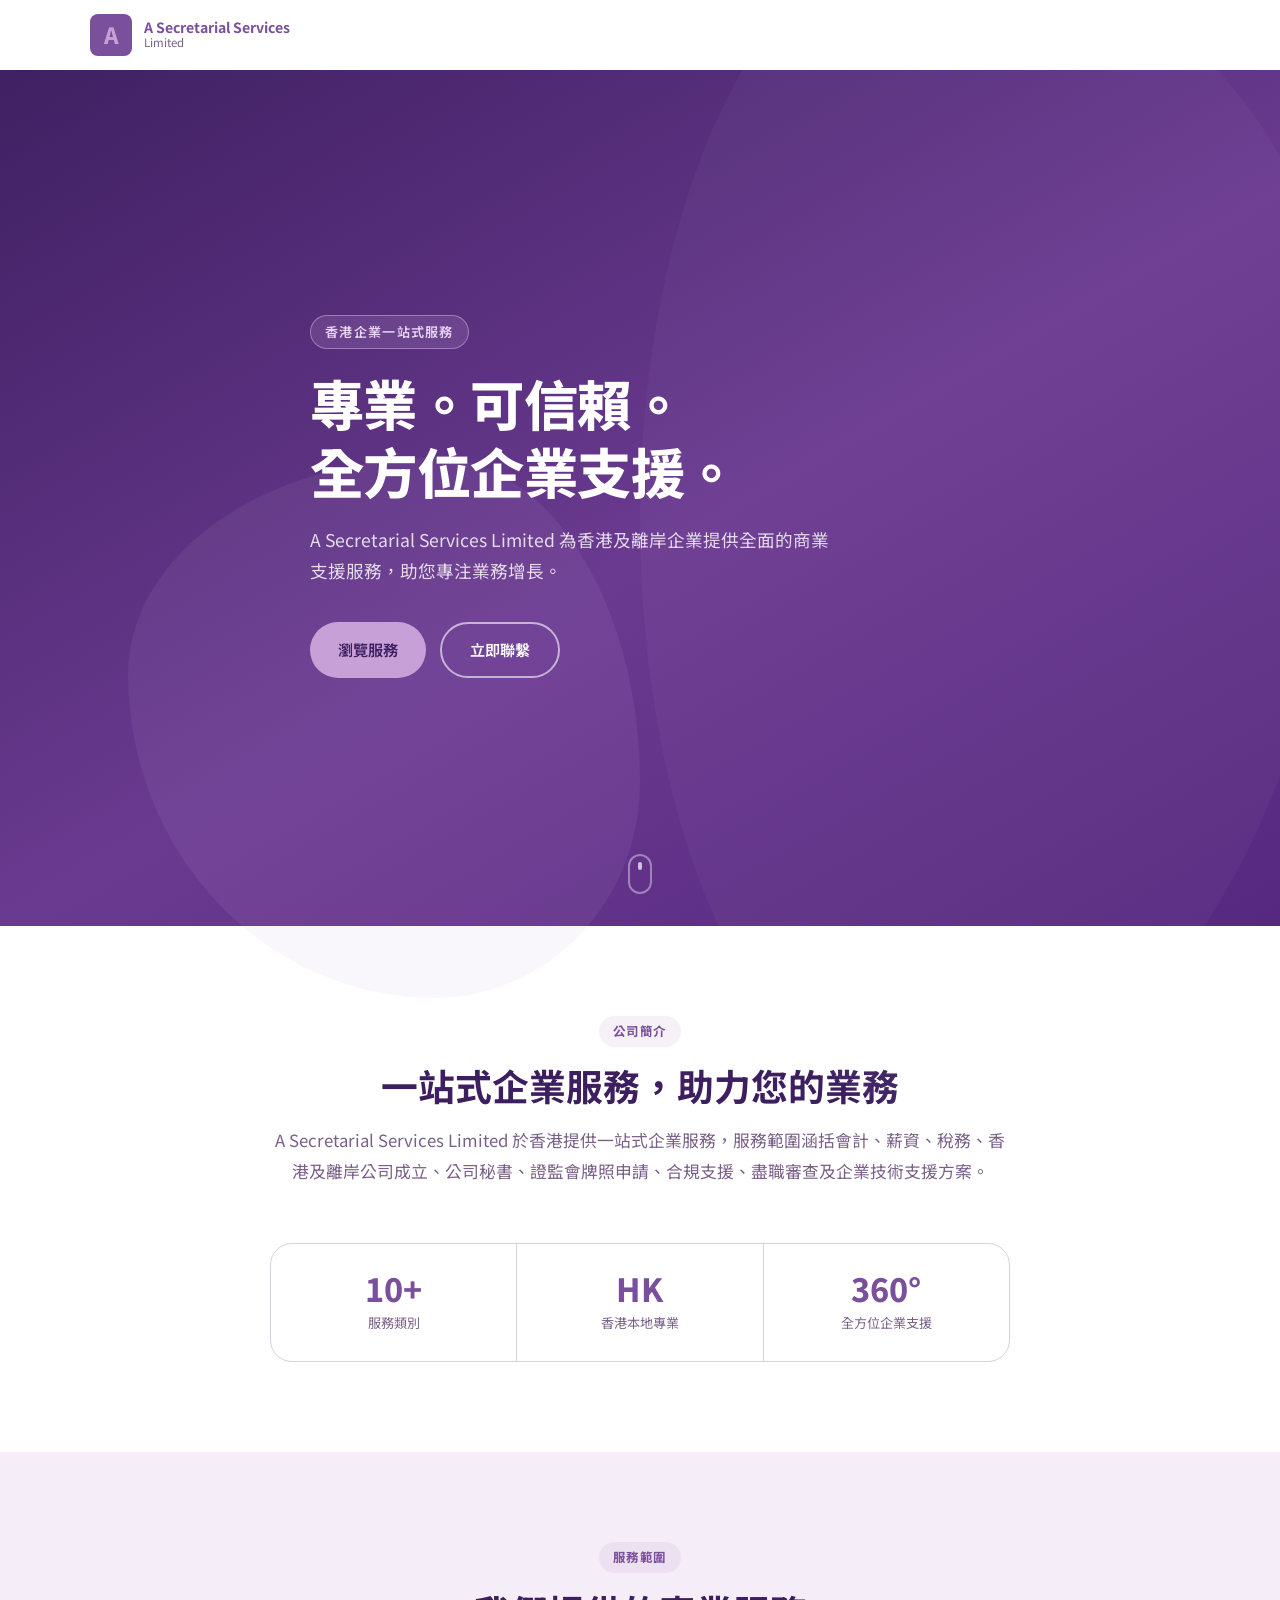
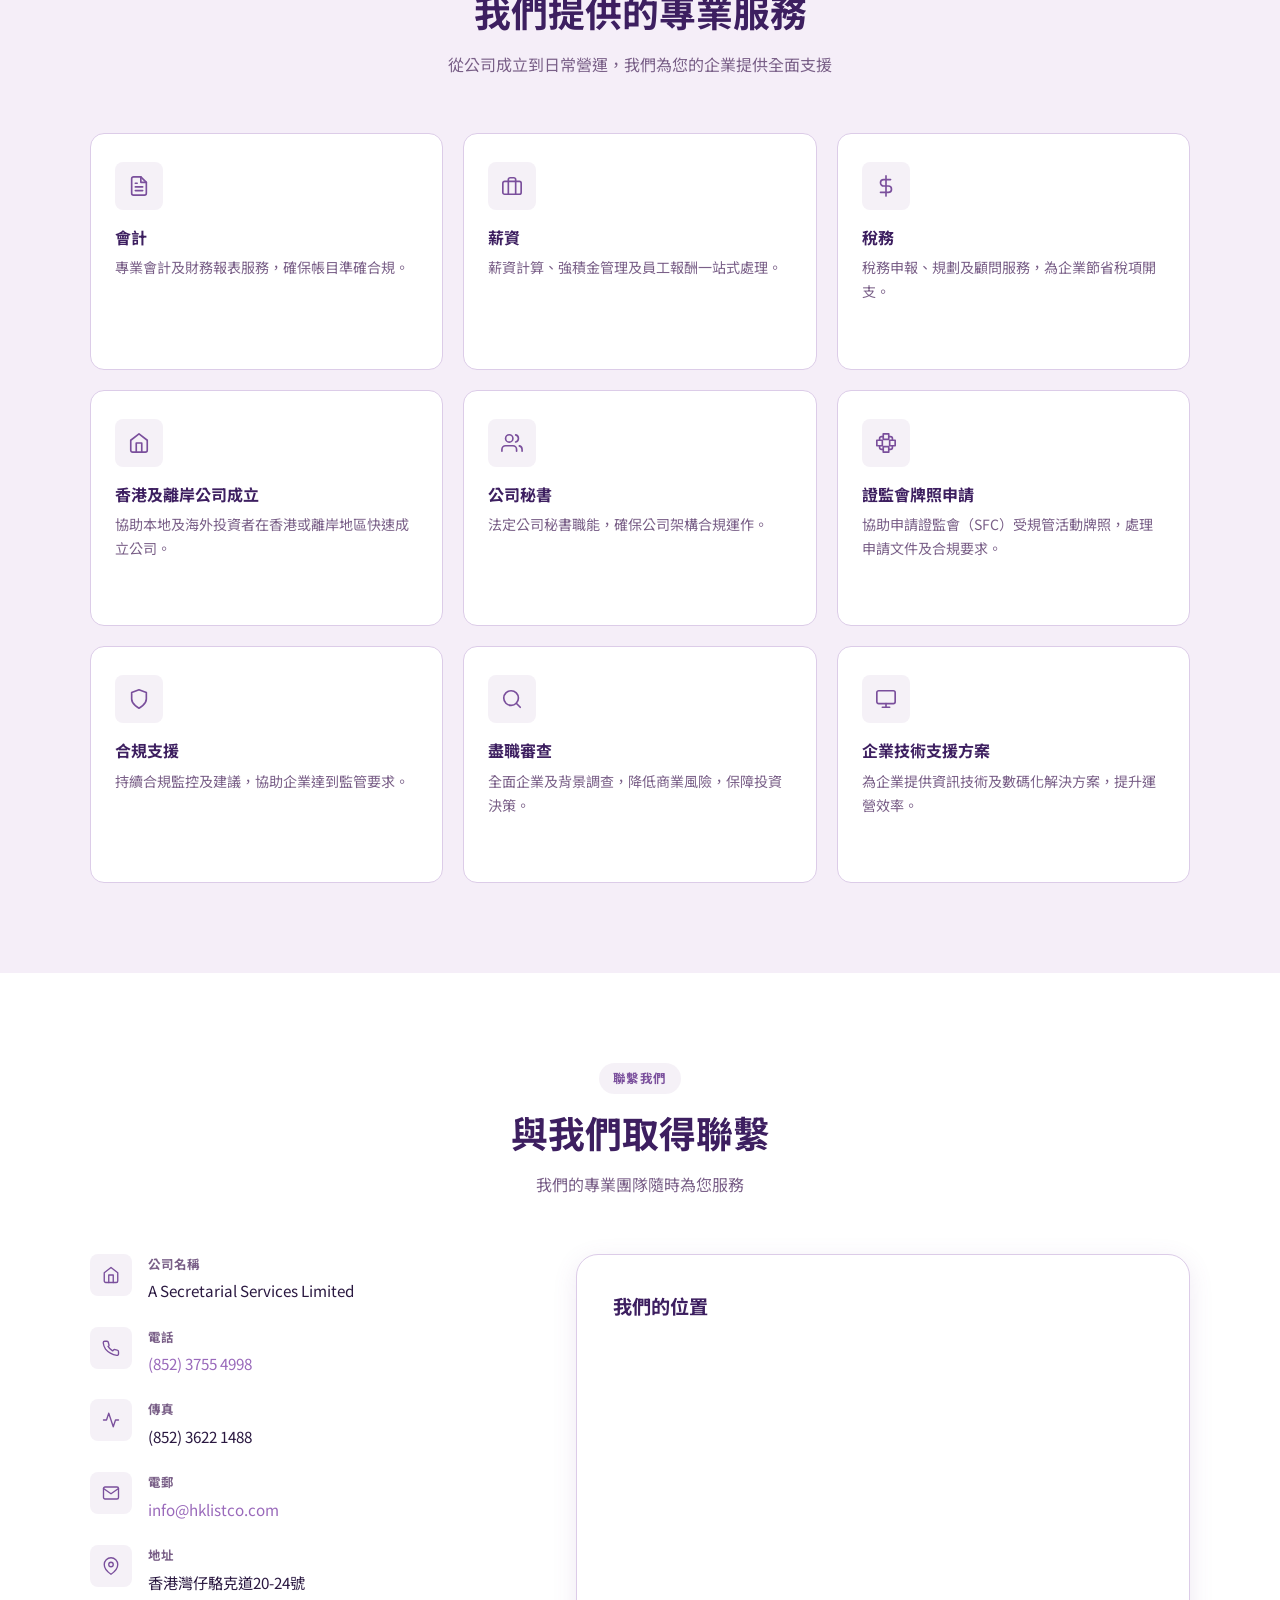
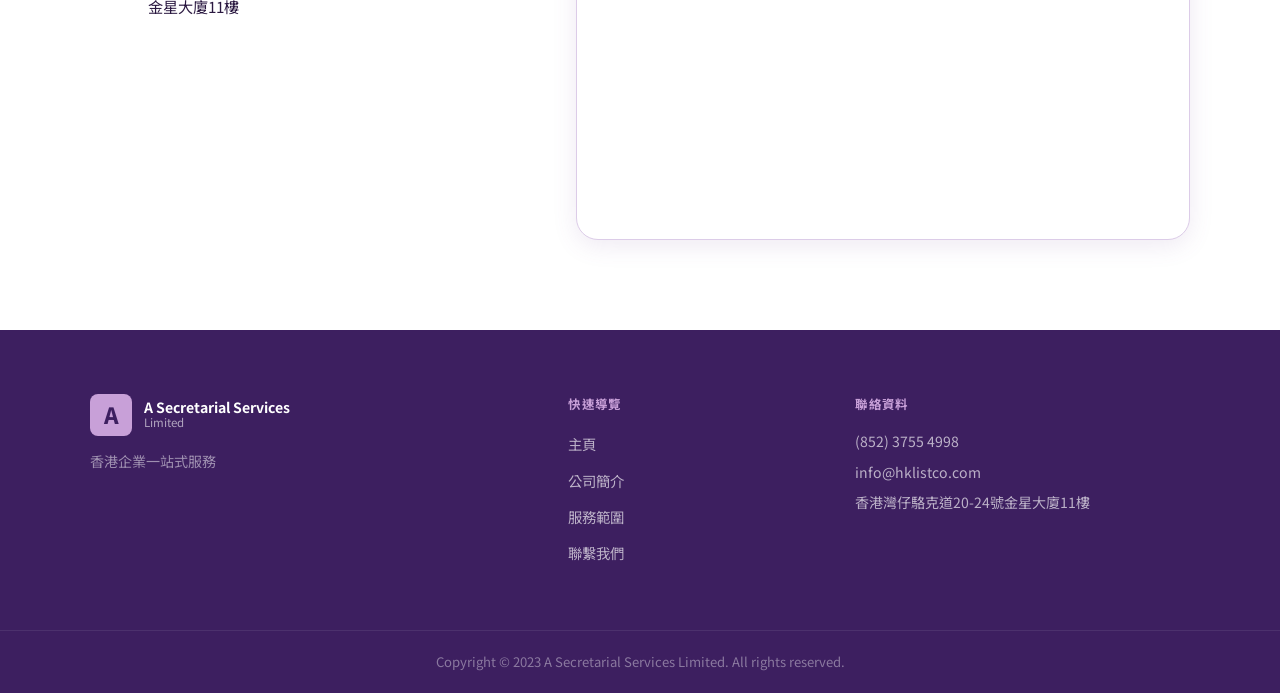
==== docs/asec/design1/index.html @ 3f50b7a3 "Update project structure for GitHub Pages" ====
<!DOCTYPE html>
<html lang="zh-Hant">
<head>
  <meta charset="UTF-8" />
  <meta name="viewport" content="width=device-width, initial-scale=1.0" />
  <title>A Secretarial Services Limited | 企業一站式服務</title>
  <link rel="preconnect" href="https://fonts.googleapis.com" />
  <link rel="preconnect" href="https://fonts.gstatic.com" crossorigin />
  <link href="https://fonts.googleapis.com/css2?family=Noto+Sans+TC:wght@300;400;500;600;700&display=swap" rel="stylesheet" />
  <link rel="stylesheet" href="style.css" />
</head>
<body>

  <!-- HEADER -->
  <header class="header" id="header">
    <div class="container header__inner">
      <a href="#home" class="logo">
        <span class="logo__letter">A</span>
        <div class="logo__text">
          <span class="logo__name">A Secretarial Services</span>
          <span class="logo__sub">Limited</span>
        </div>
      </a>

      <button class="nav-toggle" id="navToggle" aria-label="開啟選單" aria-expanded="false">
        <span></span>
        <span></span>
        <span></span>
      </button>
    </div>
  </header>

  <!-- NAV (sibling of header — avoids stacking-context overlap on mobile) -->
  <nav class="nav" id="nav">
    <ul class="nav__list">
      <li><a class="nav__link" href="#home">主頁</a></li>
      <li><a class="nav__link" href="#about">公司簡介</a></li>
      <li><a class="nav__link" href="#services">服務範圍</a></li>
      <li><a class="nav__link nav__link--cta" href="#contact">聯繫我們</a></li>
    </ul>
  </nav>

  <!-- HERO -->
  <section class="hero" id="home">
    <div class="hero__bg"></div>
    <div class="container hero__content">
      <p class="hero__eyebrow">香港企業一站式服務</p>
      <h1 class="hero__title">
        專業。可信賴。<br />全方位企業支援。
      </h1>
      <p class="hero__desc">
        A Secretarial Services Limited 為香港及離岸企業提供全面的商業支援服務，助您專注業務增長。
      </p>
      <div class="hero__actions">
        <a href="#services" class="btn btn--primary">瀏覽服務</a>
        <a href="#contact" class="btn btn--outline">立即聯繫</a>
      </div>
    </div>
    <div class="hero__scroll-indicator" aria-hidden="true">
      <div class="hero__scroll-dot"></div>
    </div>
  </section>

  <!-- ABOUT -->
  <section class="about section" id="about">
    <div class="container about__inner">
      <div class="about__badge">公司簡介</div>
      <h2 class="section__title">一站式企業服務，助力您的業務</h2>
      <p class="about__text">
        A Secretarial Services Limited 於香港提供一站式企業服務，服務範圍涵括會計、薪資、稅務、香港及離岸公司成立、公司秘書、證監會牌照申請、合規支援、盡職審查及企業技術支援方案。
      </p>
      <div class="about__stats">
        <div class="stat">
          <span class="stat__num">10+</span>
          <span class="stat__label">服務類別</span>
        </div>
        <div class="stat">
          <span class="stat__num">HK</span>
          <span class="stat__label">香港本地專業</span>
        </div>
        <div class="stat">
          <span class="stat__num">360°</span>
          <span class="stat__label">全方位企業支援</span>
        </div>
      </div>
    </div>
  </section>

  <!-- SERVICES -->
  <section class="services section" id="services">
    <div class="container">
      <div class="section__header">
        <div class="about__badge">服務範圍</div>
        <h2 class="section__title">我們提供的專業服務</h2>
        <p class="section__desc">從公司成立到日常營運，我們為您的企業提供全面支援</p>
      </div>
      <div class="services__grid">

        <a class="service-card" href="services.html#accounting">
          <div class="service-card__icon">
            <svg viewBox="0 0 24 24" fill="none" stroke="currentColor" stroke-width="1.8" stroke-linecap="round" stroke-linejoin="round"><path d="M14 2H6a2 2 0 0 0-2 2v16a2 2 0 0 0 2 2h12a2 2 0 0 0 2-2V8z"/><polyline points="14 2 14 8 20 8"/><line x1="16" y1="13" x2="8" y2="13"/><line x1="16" y1="17" x2="8" y2="17"/><polyline points="10 9 9 9 8 9"/></svg>
          </div>
          <h3 class="service-card__title">會計</h3>
          <p class="service-card__desc">專業會計及財務報表服務，確保帳目準確合規。</p>
          <span class="service-card__link">了解更多 →</span>
        </a>

        <a class="service-card" href="services.html#payroll">
          <div class="service-card__icon">
            <svg viewBox="0 0 24 24" fill="none" stroke="currentColor" stroke-width="1.8" stroke-linecap="round" stroke-linejoin="round"><rect x="2" y="7" width="20" height="14" rx="2" ry="2"/><path d="M16 21V5a2 2 0 0 0-2-2h-4a2 2 0 0 0-2 2v16"/></svg>
          </div>
          <h3 class="service-card__title">薪資</h3>
          <p class="service-card__desc">薪資計算、強積金管理及員工報酬一站式處理。</p>
          <span class="service-card__link">了解更多 →</span>
        </a>

        <a class="service-card" href="services.html#taxation">
          <div class="service-card__icon">
            <svg viewBox="0 0 24 24" fill="none" stroke="currentColor" stroke-width="1.8" stroke-linecap="round" stroke-linejoin="round"><line x1="12" y1="1" x2="12" y2="23"/><path d="M17 5H9.5a3.5 3.5 0 0 0 0 7h5a3.5 3.5 0 0 1 0 7H6"/></svg>
          </div>
          <h3 class="service-card__title">稅務</h3>
          <p class="service-card__desc">稅務申報、規劃及顧問服務，為企業節省稅項開支。</p>
          <span class="service-card__link">了解更多 →</span>
        </a>

        <a class="service-card" href="services.html#hk-incorporation">
          <div class="service-card__icon">
            <svg viewBox="0 0 24 24" fill="none" stroke="currentColor" stroke-width="1.8" stroke-linecap="round" stroke-linejoin="round"><path d="M3 9l9-7 9 7v11a2 2 0 0 1-2 2H5a2 2 0 0 1-2-2z"/><polyline points="9 22 9 12 15 12 15 22"/></svg>
          </div>
          <h3 class="service-card__title">香港及離岸公司成立</h3>
          <p class="service-card__desc">協助本地及海外投資者在香港或離岸地區快速成立公司。</p>
          <span class="service-card__link">了解更多 →</span>
        </a>

        <a class="service-card" href="services.html#company-secretary">
          <div class="service-card__icon">
            <svg viewBox="0 0 24 24" fill="none" stroke="currentColor" stroke-width="1.8" stroke-linecap="round" stroke-linejoin="round"><path d="M17 21v-2a4 4 0 0 0-4-4H5a4 4 0 0 0-4 4v2"/><circle cx="9" cy="7" r="4"/><path d="M23 21v-2a4 4 0 0 0-3-3.87"/><path d="M16 3.13a4 4 0 0 1 0 7.75"/></svg>
          </div>
          <h3 class="service-card__title">公司秘書</h3>
          <p class="service-card__desc">法定公司秘書職能，確保公司架構合規運作。</p>
          <span class="service-card__link">了解更多 →</span>
        </a>

        <a class="service-card" href="services.html#sfc-licensing">
          <div class="service-card__icon">
            <svg viewBox="0 0 24 24" fill="none" stroke="currentColor" stroke-width="1.8" stroke-linecap="round" stroke-linejoin="round"><rect x="9" y="2" width="6" height="6"/><rect x="9" y="16" width="6" height="6"/><rect x="2" y="9" width="6" height="6"/><rect x="16" y="9" width="6" height="6"/><path d="M15 5h2a2 2 0 0 1 2 2v2M15 19h2a2 2 0 0 0 2-2v-2M9 5H7a2 2 0 0 0-2 2v2M9 19H7a2 2 0 0 1-2-2v-2"/></svg>
          </div>
          <h3 class="service-card__title">證監會牌照申請</h3>
          <p class="service-card__desc">協助申請證監會（SFC）受規管活動牌照，處理申請文件及合規要求。</p>
          <span class="service-card__link">了解更多 →</span>
        </a>

        <a class="service-card" href="services.html#compliance">
          <div class="service-card__icon">
            <svg viewBox="0 0 24 24" fill="none" stroke="currentColor" stroke-width="1.8" stroke-linecap="round" stroke-linejoin="round"><path d="M12 22s8-4 8-10V5l-8-3-8 3v7c0 6 8 10 8 10z"/></svg>
          </div>
          <h3 class="service-card__title">合規支援</h3>
          <p class="service-card__desc">持續合規監控及建議，協助企業達到監管要求。</p>
          <span class="service-card__link">了解更多 →</span>
        </a>

        <a class="service-card" href="services.html#due-diligence">
          <div class="service-card__icon">
            <svg viewBox="0 0 24 24" fill="none" stroke="currentColor" stroke-width="1.8" stroke-linecap="round" stroke-linejoin="round"><circle cx="11" cy="11" r="8"/><line x1="21" y1="21" x2="16.65" y2="16.65"/></svg>
          </div>
          <h3 class="service-card__title">盡職審查</h3>
          <p class="service-card__desc">全面企業及背景調查，降低商業風險，保障投資決策。</p>
          <span class="service-card__link">了解更多 →</span>
        </a>

        <a class="service-card" href="services.html#it-solutions">
          <div class="service-card__icon">
            <svg viewBox="0 0 24 24" fill="none" stroke="currentColor" stroke-width="1.8" stroke-linecap="round" stroke-linejoin="round"><rect x="2" y="3" width="20" height="14" rx="2" ry="2"/><line x1="8" y1="21" x2="16" y2="21"/><line x1="12" y1="17" x2="12" y2="21"/></svg>
          </div>
          <h3 class="service-card__title">企業技術支援方案</h3>
          <p class="service-card__desc">為企業提供資訊技術及數碼化解決方案，提升運營效率。</p>
          <span class="service-card__link">了解更多 →</span>
        </a>

      </div>
    </div>
  </section>

  <!-- CONTACT -->
  <section class="contact section" id="contact">
    <div class="container contact__inner">
      <div class="section__header">
        <div class="about__badge">聯繫我們</div>
        <h2 class="section__title">與我們取得聯繫</h2>
        <p class="section__desc">我們的專業團隊隨時為您服務</p>
      </div>
      <div class="contact__grid">
        <div class="contact__info">
          <div class="contact-item">
            <div class="contact-item__icon">
              <svg viewBox="0 0 24 24" fill="none" stroke="currentColor" stroke-width="1.8" stroke-linecap="round" stroke-linejoin="round"><path d="M3 9l9-7 9 7v11a2 2 0 0 1-2 2H5a2 2 0 0 1-2-2z"/><polyline points="9 22 9 12 15 12 15 22"/></svg>
            </div>
            <div>
              <h4>公司名稱</h4>
              <p>A Secretarial Services Limited</p>
            </div>
          </div>
          <div class="contact-item">
            <div class="contact-item__icon">
              <svg viewBox="0 0 24 24" fill="none" stroke="currentColor" stroke-width="1.8" stroke-linecap="round" stroke-linejoin="round"><path d="M22 16.92v3a2 2 0 0 1-2.18 2 19.79 19.79 0 0 1-8.63-3.07A19.5 19.5 0 0 1 4.69 13.6a19.79 19.79 0 0 1-3.07-8.67A2 2 0 0 1 3.56 3h3a2 2 0 0 1 2 1.72 12.84 12.84 0 0 0 .7 2.81 2 2 0 0 1-.45 2.11L8.09 9.91a16 16 0 0 0 6 6l1.27-1.27a2 2 0 0 1 2.11-.45 12.84 12.84 0 0 0 2.81.7A2 2 0 0 1 22 16.92z"/></svg>
            </div>
            <div>
              <h4>電話</h4>
              <p><a href="tel:+85237554998">(852) 3755 4998</a></p>
            </div>
          </div>
          <div class="contact-item">
            <div class="contact-item__icon">
              <svg viewBox="0 0 24 24" fill="none" stroke="currentColor" stroke-width="1.8" stroke-linecap="round" stroke-linejoin="round"><polyline points="22 12 18 12 15 21 9 3 6 12 2 12"/></svg>
            </div>
            <div>
              <h4>傳真</h4>
              <p>(852) 3622 1488</p>
            </div>
          </div>
          <div class="contact-item">
            <div class="contact-item__icon">
              <svg viewBox="0 0 24 24" fill="none" stroke="currentColor" stroke-width="1.8" stroke-linecap="round" stroke-linejoin="round"><path d="M4 4h16c1.1 0 2 .9 2 2v12c0 1.1-.9 2-2 2H4c-1.1 0-2-.9-2-2V6c0-1.1.9-2 2-2z"/><polyline points="22,6 12,13 2,6"/></svg>
            </div>
            <div>
              <h4>電郵</h4>
              <p><a href="mailto:info@hklistco.com">info@hklistco.com</a></p>
            </div>
          </div>
          <div class="contact-item">
            <div class="contact-item__icon">
              <svg viewBox="0 0 24 24" fill="none" stroke="currentColor" stroke-width="1.8" stroke-linecap="round" stroke-linejoin="round"><path d="M21 10c0 7-9 13-9 13s-9-6-9-13a9 9 0 0 1 18 0z"/><circle cx="12" cy="10" r="3"/></svg>
            </div>
            <div>
              <h4>地址</h4>
              <p>香港灣仔駱克道20-24號<br />金星大廈11樓</p>
            </div>
          </div>
        </div>

        <div class="contact__form-card">
          <h3>我們的位置</h3>
          <iframe src="https://www.google.com/maps/embed?pb=!1m18!1m12!1m3!1d3691.203815816662!2d114.17365!3d22.28107!2m3!1f0!2f0!3f0!3m2!1i1024!2i768!4f13.1!3m3!1m2!1s0x3404007c7c7c7c7d%3A0x1234567890abc!2s20-24%20Lockhart%20Road%2C%20Wan%20Chai%2C%20Hong%20Kong!5e0!3m2!1sen!2shk!4v1715970000000" width="100%" height="450" style="border:0; border-radius: 8px;" allowfullscreen="" loading="lazy" referrerpolicy="no-referrer-when-downgrade"></iframe>
        </div>
      </div>
    </div>
  </section>

  <!-- FOOTER -->
  <footer class="footer">
    <div class="container footer__inner">
      <div class="footer__brand">
        <a href="#home" class="logo logo--light">
          <span class="logo__letter">A</span>
          <div class="logo__text">
            <span class="logo__name">A Secretarial Services</span>
            <span class="logo__sub">Limited</span>
          </div>
        </a>
        <p>香港企業一站式服務</p>
      </div>
      <nav class="footer__nav">
        <h4>快速導覽</h4>
        <ul>
          <li><a href="#home">主頁</a></li>
          <li><a href="#about">公司簡介</a></li>
          <li><a href="#services">服務範圍</a></li>
          <li><a href="#contact">聯繫我們</a></li>
        </ul>
      </nav>
      <div class="footer__contact">
        <h4>聯絡資料</h4>
        <p><a href="tel:+85237554998">(852) 3755 4998</a></p>
        <p><a href="mailto:info@hklistco.com">info@hklistco.com</a></p>
        <p>香港灣仔駱克道20-24號金星大廈11樓</p>
      </div>
    </div>
    <div class="footer__bottom">
      <div class="container">
        <p>Copyright &copy; 2023 A Secretarial Services Limited. All rights reserved.</p>
      </div>
    </div>
  </footer>

  <script src="script.js"></script>
</body>
</html>
---- docs/asec/design1/style.css ----
/* ============================================
   CSS Custom Properties
   ============================================ */
:root {
  /* ── Original ASEC colour palette (lavender / purple) ── */
  --clr-primary: #7a4f9c;          /* medium purple – nav, buttons, icons   */
  --clr-primary-light: #9a6abb;    /* lighter purple – hover states          */
  --clr-primary-dark: #3d1f60;     /* dark purple – headings, logo           */
  --clr-accent: #c8a0d8;           /* soft mauve – accent elements           */
  --clr-accent-light: #e8d4f4;     /* pale lavender – accent hover           */
  --clr-bg: #f5eef8;               /* page background – pale lavender        */
  --clr-surface: #ffffff;          /* card / panel surfaces                  */
  --clr-surface-2: #ece0f4;        /* alternate surface                      */
  --clr-text: #2a1840;             /* body text – near-black with purple tint*/
  --clr-text-muted: #7a6088;       /* muted label / secondary text           */
  --clr-border: #dccce8;           /* light purple border                    */
  --clr-hero-overlay: rgba(61, 31, 96, 0.82);

  --font: 'Noto Sans TC', 'PingFang HK', 'Microsoft JhengHei', sans-serif;

  --radius-sm: 8px;
  --radius-md: 14px;
  --radius-lg: 22px;
  --radius-pill: 9999px;

  --shadow-sm: 0 2px 8px rgba(122, 79, 156, 0.08);
  --shadow-md: 0 6px 24px rgba(122, 79, 156, 0.12);
  --shadow-lg: 0 16px 48px rgba(122, 79, 156, 0.16);

  --header-h: 70px;
  --transition: 0.25s ease;
}

/* ============================================
   Reset & Base
   ============================================ */
*, *::before, *::after { box-sizing: border-box; margin: 0; padding: 0; }

html {
  scroll-behavior: smooth;
  font-size: 16px;
  -webkit-text-size-adjust: 100%;
}

body {
  font-family: var(--font);
  color: var(--clr-text);
  background: var(--clr-bg);
  line-height: 1.65;
  overflow-x: hidden;
}

img { display: block; max-width: 100%; }
a { color: inherit; text-decoration: none; }
ul { list-style: none; }
button { cursor: pointer; border: none; background: none; font-family: var(--font); }

.container {
  width: 100%;
  max-width: 1140px;
  margin-inline: auto;
  padding-inline: 20px;
}

.section { padding-block: 90px; }

/* ============================================
   Buttons
   ============================================ */
.btn {
  display: inline-flex;
  align-items: center;
  justify-content: center;
  gap: 8px;
  padding: 13px 28px;
  border-radius: var(--radius-pill);
  font-size: 0.95rem;
  font-weight: 600;
  transition: all var(--transition);
  white-space: nowrap;
}

.btn--primary {
  background: var(--clr-accent);
  color: var(--clr-primary-dark);
}
.btn--primary:hover {
  background: var(--clr-accent-light);
  transform: translateY(-2px);
  box-shadow: 0 8px 24px rgba(200, 160, 216, 0.40);
}

.btn--outline {
  background: transparent;
  color: #fff;
  border: 2px solid rgba(255,255,255,0.6);
}
.btn--outline:hover {
  background: rgba(255,255,255,0.12);
  border-color: #fff;
  transform: translateY(-2px);
}

.btn--white {
  background: #fff;
  color: var(--clr-primary);
  font-weight: 700;
}
.btn--white:hover {
  background: var(--clr-accent);
  color: var(--clr-primary-dark);
  transform: translateY(-2px);
  box-shadow: 0 8px 24px rgba(200, 160, 216, 0.35);
}

.btn--full { width: 100%; }

/* ============================================
   Section Headers
   ============================================ */
.about__badge {
  display: inline-block;
  background: rgba(122, 79, 156, 0.08);
  color: var(--clr-primary);
  font-size: 0.78rem;
  font-weight: 700;
  letter-spacing: 0.12em;
  text-transform: uppercase;
  padding: 5px 14px;
  border-radius: var(--radius-pill);
  margin-bottom: 14px;
}

.section__header { text-align: center; margin-bottom: 56px; }
.section__header .about__badge { display: inline-block; }

.section__title {
  font-size: clamp(1.6rem, 3vw, 2.3rem);
  font-weight: 700;
  color: var(--clr-primary-dark);
  line-height: 1.35;
  margin-bottom: 14px;
}

.section__desc {
  font-size: 1rem;
  color: var(--clr-text-muted);
  max-width: 520px;
  margin-inline: auto;
}

/* ============================================
   Header
   ============================================ */
.header {
  position: fixed;
  top: 0;
  left: 0;
  right: 0;
  z-index: 1000;
  height: var(--header-h);
  background: #fff;
  border-bottom: 1px solid transparent;
  transition: border-color var(--transition), box-shadow var(--transition);
}

.header.scrolled {
  border-bottom-color: var(--clr-border);
  box-shadow: var(--shadow-sm);
}

.header__inner {
  height: 100%;
  display: flex;
  align-items: center;
  justify-content: space-between;
  gap: 24px;
}

/* Logo */
.logo {
  display: flex;
  align-items: center;
  gap: 12px;
  flex-shrink: 0;
}

.logo__letter {
  width: 42px;
  height: 42px;
  background: var(--clr-primary);
  color: var(--clr-accent);
  display: grid;
  place-items: center;
  font-size: 1.4rem;
  font-weight: 800;
  border-radius: var(--radius-sm);
  flex-shrink: 0;
}

.logo__text {
  display: flex;
  flex-direction: column;
  line-height: 1.2;
}

.logo__name {
  font-size: 0.88rem;
  font-weight: 700;
  color: var(--clr-primary);
}

.logo__sub {
  font-size: 0.72rem;
  color: var(--clr-text-muted);
}

/* logo--light overrides for footer (dark background) */
.logo--light .logo__name { color: #fff; }
.logo--light .logo__sub  { color: rgba(255, 255, 255, 0.6); }
.logo--light .logo__letter {
  background: var(--clr-accent);
  color: var(--clr-primary-dark);
}

/* Nav */
.nav__list {
  display: flex;
  align-items: center;
  gap: 6px;
}

.nav__link {
  padding: 8px 14px;
  border-radius: var(--radius-pill);
  font-size: 0.92rem;
  font-weight: 500;
  color: var(--clr-text);
  transition: all var(--transition);
}

.nav__link:hover {
  background: var(--clr-surface-2);
  color: var(--clr-primary);
}

.nav__link--cta {
  background: var(--clr-primary);
  color: #fff !important;
  padding: 9px 20px;
  font-weight: 600;
}

.nav__link--cta:hover {
  background: var(--clr-primary-light);
  transform: translateY(-1px);
  box-shadow: 0 4px 14px rgba(122, 79, 156, 0.30);
}

/* Hamburger */
.nav-toggle {
  display: none;
  flex-direction: column;
  gap: 5px;
  padding: 8px;
  border-radius: var(--radius-sm);
  transition: background var(--transition);
}

.nav-toggle:hover { background: var(--clr-surface-2); }

.nav-toggle span {
  display: block;
  width: 22px;
  height: 2px;
  background: var(--clr-primary);
  border-radius: 2px;
  transition: all 0.3s ease;
  transform-origin: center;
}

.nav-toggle[aria-expanded="true"] span:nth-child(1) {
  transform: translateY(7px) rotate(45deg);
}
.nav-toggle[aria-expanded="true"] span:nth-child(2) {
  opacity: 0;
  transform: scaleX(0);
}
.nav-toggle[aria-expanded="true"] span:nth-child(3) {
  transform: translateY(-7px) rotate(-45deg);
}

/* ============================================
   Hero
   ============================================ */
.hero {
  position: relative;
  min-height: 100svh;
  display: flex;
  align-items: center;
  padding-block: 120px 80px;
  background: linear-gradient(150deg, var(--clr-primary-dark) 0%, #6a3a90 55%, #572880 100%);
}

/* decorative geometric shape */
.hero::before {
  content: '';
  position: absolute;
  top: -10%;
  right: -5%;
  width: 55%;
  height: 130%;
  background: rgba(255, 255, 255, 0.03);
  border-radius: 40% 60% 60% 40% / 50% 40% 60% 50%;
  pointer-events: none;
}

.hero::after {
  content: '';
  position: absolute;
  bottom: -8%;
  left: 10%;
  width: 40%;
  height: 60%;
  background: rgba(200, 160, 216, 0.09);
  border-radius: 60% 40% 40% 60% / 40% 60% 40% 60%;
  pointer-events: none;
}

.hero__bg { display: none; }

.hero__content {
  position: relative;
  z-index: 1;
  max-width: 700px;
}

.hero__eyebrow {
  display: inline-block;
  background: rgba(200, 160, 216, 0.18);
  border: 1px solid rgba(200, 160, 216, 0.6);
  color: var(--clr-accent-light);
  font-size: 0.82rem;
  font-weight: 600;
  letter-spacing: 0.1em;
  text-transform: uppercase;
  padding: 5px 14px;
  border-radius: var(--radius-pill);
  margin-bottom: 20px;
}

.hero__title {
  font-size: clamp(2rem, 5vw, 3.4rem);
  font-weight: 800;
  color: #fff;
  line-height: 1.25;
  margin-bottom: 20px;
  letter-spacing: -0.01em;
}

.hero__desc {
  font-size: clamp(0.95rem, 1.5vw, 1.1rem);
  color: rgba(255,255,255,0.82);
  max-width: 520px;
  margin-bottom: 36px;
  line-height: 1.75;
}

.hero__actions {
  display: flex;
  flex-wrap: wrap;
  gap: 14px;
}

.hero__scroll-indicator {
  position: absolute;
  bottom: 32px;
  left: 50%;
  transform: translateX(-50%);
  z-index: 1;
}

.hero__scroll-dot {
  width: 24px;
  height: 40px;
  border: 2px solid rgba(255,255,255,0.4);
  border-radius: var(--radius-pill);
  position: relative;
}

.hero__scroll-dot::after {
  content: '';
  position: absolute;
  top: 6px;
  left: 50%;
  transform: translateX(-50%);
  width: 4px;
  height: 8px;
  background: rgba(255,255,255,0.7);
  border-radius: var(--radius-pill);
  animation: scrollBounce 1.8s ease-in-out infinite;
}

@keyframes scrollBounce {
  0%, 100% { transform: translateX(-50%) translateY(0); opacity: 1; }
  50% { transform: translateX(-50%) translateY(10px); opacity: 0.3; }
}

/* ============================================
   About
   ============================================ */
.about { background: var(--clr-surface); }

.about__inner {
  max-width: 780px;
  margin-inline: auto;
  text-align: center;
}

.about__text {
  font-size: 1.05rem;
  color: var(--clr-text-muted);
  line-height: 1.85;
  margin-bottom: 56px;
}

.about__stats {
  display: flex;
  justify-content: center;
  gap: 0;
  border: 1px solid var(--clr-border);
  border-radius: var(--radius-lg);
  overflow: hidden;
}

.stat {
  flex: 1;
  padding: 28px 20px;
  text-align: center;
  border-right: 1px solid var(--clr-border);
}
.stat:last-child { border-right: none; }

.stat__num {
  display: block;
  font-size: 2rem;
  font-weight: 800;
  color: var(--clr-primary);
  line-height: 1;
  margin-bottom: 8px;
}

.stat__label {
  display: block;
  font-size: 0.82rem;
  color: var(--clr-text-muted);
}

/* ============================================
   Services
   ============================================ */
.services { background: var(--clr-bg); }

.services__grid {
  display: grid;
  grid-template-columns: repeat(3, 1fr);
  gap: 20px;
}

.service-card {
  background: var(--clr-surface);
  border: 1px solid var(--clr-border);
  border-radius: var(--radius-md);
  padding: 28px 24px;
  transition: all var(--transition);
  display: block;          /* support <a> tag */
  text-decoration: none;
  color: inherit;
}

.service-card:hover {
  border-color: var(--clr-primary-light);
  box-shadow: var(--shadow-md);
  transform: translateY(-4px);
}

.service-card__icon {
  width: 48px;
  height: 48px;
  background: rgba(122, 79, 156, 0.08);
  border-radius: var(--radius-sm);
  display: grid;
  place-items: center;
  margin-bottom: 16px;
  color: var(--clr-primary);
  transition: background var(--transition);
}

.service-card__icon svg {
  width: 22px;
  height: 22px;
}

.service-card:hover .service-card__icon {
  background: var(--clr-primary);
  color: var(--clr-accent);
}

.service-card__title {
  font-size: 1rem;
  font-weight: 700;
  color: var(--clr-primary-dark);
  margin-bottom: 8px;
  line-height: 1.4;
}

.service-card__desc {
  font-size: 0.88rem;
  color: var(--clr-text-muted);
  line-height: 1.7;
}

.service-card__link {
  display: inline-block;
  margin-top: 14px;
  font-size: 0.82rem;
  font-weight: 600;
  color: var(--clr-primary);
  opacity: 0;
  transform: translateX(-4px);
  transition: opacity var(--transition), transform var(--transition);
}

.service-card:hover .service-card__link {
  opacity: 1;
  transform: translateX(0);
}

/* ============================================
   CTA Banner
   ============================================ */
.cta-banner {
  background: linear-gradient(135deg, var(--clr-primary-dark) 0%, var(--clr-primary-light) 100%);
  padding-block: 64px;
}

.cta-banner__inner {
  display: flex;
  align-items: center;
  justify-content: space-between;
  gap: 32px;
}

.cta-banner__text h2 {
  font-size: clamp(1.4rem, 2.5vw, 2rem);
  font-weight: 700;
  color: #fff;
  margin-bottom: 8px;
}

.cta-banner__text p {
  font-size: 1rem;
  color: rgba(255,255,255,0.78);
}

/* ============================================
   Contact
   ============================================ */
.contact { background: var(--clr-surface); }

.contact__grid {
  display: grid;
  grid-template-columns: 1fr 1.4fr;
  gap: 48px;
  align-items: start;
}

.contact__info {
  display: flex;
  flex-direction: column;
  gap: 24px;
}

.contact-item {
  display: flex;
  gap: 16px;
  align-items: flex-start;
}

.contact-item__icon {
  width: 42px;
  height: 42px;
  background: rgba(122, 79, 156, 0.08);
  border-radius: var(--radius-sm);
  display: grid;
  place-items: center;
  color: var(--clr-primary);
  flex-shrink: 0;
}

.contact-item__icon svg {
  width: 18px;
  height: 18px;
}

.contact-item h4 {
  font-size: 0.78rem;
  font-weight: 700;
  color: var(--clr-text-muted);
  text-transform: uppercase;
  letter-spacing: 0.08em;
  margin-bottom: 4px;
}

.contact-item p {
  font-size: 0.95rem;
  color: var(--clr-text);
  line-height: 1.6;
}

.contact-item a {
  color: var(--clr-primary-light);
  transition: color var(--transition);
}
.contact-item a:hover { color: var(--clr-primary); }

/* Contact Form Card */
.contact__form-card {
  background: var(--clr-surface);
  border: 1px solid var(--clr-border);
  border-radius: var(--radius-lg);
  padding: 36px;
  box-shadow: var(--shadow-md);
}

.contact__form-card h3 {
  font-size: 1.2rem;
  font-weight: 700;
  color: var(--clr-primary-dark);
  margin-bottom: 24px;
}

.contact-form {
  display: flex;
  flex-direction: column;
  gap: 18px;
}

.form-group {
  display: flex;
  flex-direction: column;
  gap: 6px;
}

.form-group label {
  font-size: 0.85rem;
  font-weight: 600;
  color: var(--clr-text);
}

.form-group input,
.form-group select,
.form-group textarea {
  width: 100%;
  padding: 11px 14px;
  border: 1.5px solid var(--clr-border);
  border-radius: var(--radius-sm);
  font-family: var(--font);
  font-size: 0.92rem;
  color: var(--clr-text);
  background: var(--clr-bg);
  transition: border-color var(--transition), box-shadow var(--transition);
  appearance: none;
  -webkit-appearance: none;
  outline: none;
}

.form-group input:focus,
.form-group select:focus,
.form-group textarea:focus {
  border-color: var(--clr-primary-light);
  box-shadow: 0 0 0 3px rgba(122, 79, 156, 0.14);
  background: #fff;
}

.form-group textarea { resize: vertical; min-height: 110px; }

.form-group select {
  background-image: url("data:image/svg+xml,%3Csvg xmlns='http://www.w3.org/2000/svg' width='12' height='12' viewBox='0 0 12 12'%3E%3Cpath fill='%237a6088' d='M6 8L1 3h10z'/%3E%3C/svg%3E");
  background-repeat: no-repeat;
  background-position: right 12px center;
  padding-right: 36px;
}

.form-success {
  display: flex;
  flex-direction: column;
  align-items: center;
  gap: 12px;
  padding: 32px;
  text-align: center;
  color: var(--clr-primary);
}

.form-success svg {
  width: 48px;
  height: 48px;
  stroke: #22c55e;
}

.form-success p {
  font-size: 1rem;
  color: var(--clr-text-muted);
}

/* ============================================
   Footer
   ============================================ */
.footer {
  background: var(--clr-primary-dark);
  color: rgba(255,255,255,0.85);
}

.footer__inner {
  display: grid;
  grid-template-columns: 1.8fr 1fr 1.4fr;
  gap: 48px;
  padding-block: 64px;
}

.footer__brand p {
  font-size: 0.88rem;
  color: rgba(255,255,255,0.5);
  margin-top: 14px;
}

.footer__nav h4,
.footer__contact h4 {
  font-size: 0.78rem;
  font-weight: 700;
  text-transform: uppercase;
  letter-spacing: 0.1em;
  color: var(--clr-accent);
  margin-bottom: 16px;
}

.footer__nav ul {
  display: flex;
  flex-direction: column;
  gap: 10px;
}

.footer__nav a {
  font-size: 0.9rem;
  color: rgba(255,255,255,0.65);
  transition: color var(--transition);
}
.footer__nav a:hover { color: #fff; }

.footer__contact p {
  font-size: 0.88rem;
  color: rgba(255,255,255,0.65);
  margin-bottom: 8px;
  line-height: 1.6;
}

.footer__contact a {
  color: rgba(255,255,255,0.65);
  transition: color var(--transition);
}
.footer__contact a:hover { color: var(--clr-accent); }

.footer__bottom {
  border-top: 1px solid rgba(255,255,255,0.08);
  padding-block: 20px;
}

.footer__bottom p {
  font-size: 0.82rem;
  color: rgba(255,255,255,0.4);
  text-align: center;
}

/* ============================================
   Responsive — Tablet (≤ 900px)
   ============================================ */
@media (max-width: 900px) {
  .services__grid {
    grid-template-columns: repeat(2, 1fr);
  }

  .contact__grid {
    grid-template-columns: 1fr;
    gap: 40px;
  }

  .footer__inner {
    grid-template-columns: 1fr 1fr;
  }

  .footer__brand { grid-column: 1 / -1; }

  .cta-banner__inner {
    flex-direction: column;
    text-align: center;
  }
}

/* ============================================
   Responsive — Mobile (≤ 640px)
   ============================================ */
@media (max-width: 640px) {
  :root { --header-h: 62px; }

  .section { padding-block: 64px; }

  /* Nav mobile overlay — nav is a sibling of header, z-index below header */
  .nav-toggle { display: flex; }

  .nav {
    position: fixed;
    top: var(--header-h);
    left: 0;
    right: 0;
    background: #fff;
    border-top: 1px solid var(--clr-border);
    border-bottom: 1px solid var(--clr-border);
    padding: 12px 20px 20px;
    transform: translateY(-110%);
    transition: transform 0.35s cubic-bezier(0.4, 0, 0.2, 1);
    box-shadow: var(--shadow-md);
    z-index: 990;
  }

  .nav.open { transform: translateY(0); }

  .nav__list {
    flex-direction: column;
    align-items: stretch;
    gap: 4px;
  }

  .nav__link {
    display: block;
    padding: 13px 16px;
    border-radius: var(--radius-sm);
    color: var(--clr-text);
    font-size: 1rem;
  }

  .nav__link:hover {
    background: var(--clr-surface-2);
    color: var(--clr-primary);
  }

  .nav__link--cta {
    text-align: center;
    margin-top: 8px;
    background: var(--clr-primary);
    color: #fff !important;
  }

  .nav__link--cta:hover {
    background: var(--clr-primary-light);
  }

  /* Hero */
  .hero { min-height: 100svh; padding-block: 100px 72px; }
  .hero__actions { flex-direction: column; }
  .hero__actions .btn { text-align: center; }

  /* About stats */
  .about__stats { flex-direction: column; }
  .stat { border-right: none; border-bottom: 1px solid var(--clr-border); }
  .stat:last-child { border-bottom: none; }

  /* Services */
  .services__grid { grid-template-columns: 1fr; gap: 14px; }

  /* Contact form card */
  .contact__form-card { padding: 24px 20px; }

  /* Footer */
  .footer__inner {
    grid-template-columns: 1fr;
    gap: 32px;
    padding-block: 48px;
  }

  .footer__brand { grid-column: auto; }
}

/* ============================================
   Utilities
   ============================================ */
[hidden] { display: none !important; }

/* ============================================
   Nav active state (services page)
   ============================================ */
.nav__link--active {
  color: var(--clr-primary);
  font-weight: 600;
}

/* ============================================
   Page Banner (services.html)
   ============================================ */
.page-banner {
  background: linear-gradient(150deg, var(--clr-primary-dark) 0%, #6a3a90 55%, #572880 100%);
  padding-block: 64px 52px;
  margin-top: var(--header-h);
}

.page-banner__inner { position: relative; }

.breadcrumb {
  display: flex;
  align-items: center;
  gap: 8px;
  font-size: 0.82rem;
  color: rgba(255, 255, 255, 0.6);
  margin-bottom: 14px;
}

.breadcrumb a {
  color: rgba(255, 255, 255, 0.7);
  transition: color var(--transition);
}
.breadcrumb a:hover { color: #fff; }
.breadcrumb span[aria-hidden] { color: rgba(255,255,255,0.35); }

.page-banner__title {
  font-size: clamp(1.8rem, 4vw, 2.8rem);
  font-weight: 800;
  color: #fff;
  line-height: 1.25;
  margin-bottom: 10px;
}

.page-banner__desc {
  font-size: 1rem;
  color: rgba(255, 255, 255, 0.72);
}

/* ============================================
   Service Layout — two-column
   ============================================ */
.svc-layout {
  display: grid;
  grid-template-columns: 280px 1fr;
  gap: 36px;
  padding-block: 48px 80px;
  align-items: start;
}

/* ---- Sidebar ---- */
.svc-sidebar__inner {
  position: sticky;
  top: calc(var(--header-h) + 20px);
  background: var(--clr-surface);
  border: 1px solid var(--clr-border);
  border-radius: var(--radius-md);
  overflow: hidden;
  box-shadow: var(--shadow-sm);
}

.svc-sidebar__heading {
  font-size: 0.72rem;
  font-weight: 700;
  text-transform: uppercase;
  letter-spacing: 0.12em;
  color: var(--clr-text-muted);
  padding: 16px 20px 10px;
  border-bottom: 1px solid var(--clr-border);
}

.svc-nav {
  display: flex;
  flex-direction: column;
}

.svc-nav__item {
  display: flex;
  align-items: center;
  gap: 10px;
  width: 100%;
  padding: 13px 20px;
  font-family: var(--font);
  font-size: 0.92rem;
  font-weight: 500;
  color: var(--clr-text-muted);
  background: none;
  border: none;
  border-left: 3px solid transparent;
  text-align: left;
  cursor: pointer;
  transition: all var(--transition);
  line-height: 1.35;
}

.svc-nav__item:hover {
  background: var(--clr-bg);
  color: var(--clr-primary);
  border-left-color: var(--clr-accent);
}

.svc-nav__item.active {
  background: rgba(122, 79, 156, 0.07);
  color: var(--clr-primary);
  font-weight: 600;
  border-left-color: var(--clr-primary);
}

.svc-nav__icon {
  width: 16px;
  height: 16px;
  flex-shrink: 0;
  opacity: 0.7;
}

.svc-nav__item.active .svc-nav__icon,
.svc-nav__item:hover .svc-nav__icon { opacity: 1; }

.svc-sidebar__cta {
  padding: 18px 20px;
  border-top: 1px solid var(--clr-border);
  background: var(--clr-bg);
}

.svc-sidebar__cta p {
  font-size: 0.82rem;
  color: var(--clr-text-muted);
  margin-bottom: 10px;
  line-height: 1.5;
}

/* ---- Service Panels ---- */
.svc-content { min-width: 0; }

.svc-panel { display: none; }
.svc-panel.active { display: block; animation: panelFadeIn 0.3s ease; }

@keyframes panelFadeIn {
  from { opacity: 0; transform: translateY(12px); }
  to   { opacity: 1; transform: translateY(0); }
}

.svc-panel__header {
  display: flex;
  align-items: flex-start;
  gap: 20px;
  margin-bottom: 24px;
  padding-bottom: 24px;
  border-bottom: 1px solid var(--clr-border);
}

.svc-panel__icon-wrap {
  width: 60px;
  height: 60px;
  background: rgba(122, 79, 156, 0.08);
  border-radius: var(--radius-md);
  display: grid;
  place-items: center;
  color: var(--clr-primary);
  flex-shrink: 0;
}

.svc-panel__icon-wrap svg {
  width: 26px;
  height: 26px;
}

.svc-panel__badge {
  display: inline-block;
  background: rgba(122, 79, 156, 0.08);
  color: var(--clr-primary);
  font-size: 0.72rem;
  font-weight: 700;
  letter-spacing: 0.1em;
  text-transform: uppercase;
  padding: 3px 10px;
  border-radius: var(--radius-pill);
  margin-bottom: 6px;
}

.svc-panel__title {
  font-size: clamp(1.4rem, 3vw, 2rem);
  font-weight: 800;
  color: var(--clr-primary-dark);
  line-height: 1.2;
}

.svc-panel__intro {
  font-size: 1.05rem;
  color: var(--clr-text-muted);
  line-height: 1.8;
  margin-bottom: 32px;
  padding: 20px 24px;
  background: var(--clr-bg);
  border-radius: var(--radius-md);
  border-left: 4px solid var(--clr-primary);
}

.svc-panel__body { margin-bottom: 36px; }

.svc-panel__section-title {
  font-size: 0.9rem;
  font-weight: 700;
  color: var(--clr-primary-dark);
  text-transform: uppercase;
  letter-spacing: 0.08em;
  margin-bottom: 16px;
  padding-bottom: 8px;
  border-bottom: 1px solid var(--clr-border);
}

.svc-list {
  display: flex;
  flex-direction: column;
  gap: 10px;
  list-style: none;
}

.svc-list li {
  display: flex;
  align-items: flex-start;
  gap: 12px;
  font-size: 0.95rem;
  color: var(--clr-text);
  line-height: 1.65;
  padding: 10px 14px;
  background: var(--clr-surface);
  border: 1px solid var(--clr-border);
  border-radius: var(--radius-sm);
  transition: border-color var(--transition), box-shadow var(--transition);
}

.svc-list li:hover {
  border-color: var(--clr-primary);
  box-shadow: var(--shadow-sm);
}

.svc-list li::before {
  content: '';
  display: block;
  width: 7px;
  height: 7px;
  background: var(--clr-primary);
  border-radius: 50%;
  margin-top: 7px;
  flex-shrink: 0;
  opacity: 0.7;
}

.svc-panel__footer {
  display: flex;
  align-items: center;
  gap: 24px;
  padding-top: 28px;
  border-top: 1px solid var(--clr-border);
  flex-wrap: wrap;
}

.svc-panel__next {
  font-size: 0.9rem;
  font-weight: 600;
  color: var(--clr-primary);
  transition: gap var(--transition), color var(--transition);
}
.svc-panel__next:hover { color: var(--clr-primary-dark); }

/* ============================================
   Service page — Responsive
   ============================================ */
@media (max-width: 900px) {
  .svc-layout {
    grid-template-columns: 1fr;
    gap: 0;
    padding-block: 0 64px;
  }

  .svc-sidebar__inner {
    position: static;
    border-radius: 0;
    border-left: none;
    border-right: none;
    border-top: none;
  }

  .svc-nav {
    flex-direction: row;
    flex-wrap: wrap;
    gap: 0;
    padding: 8px 12px;
  }

  .svc-nav__item {
    flex: 0 0 auto;
    padding: 8px 12px;
    border-left: none;
    border-bottom: 2px solid transparent;
    font-size: 0.84rem;
    border-radius: var(--radius-sm);
    gap: 6px;
  }

  .svc-nav__item.active {
    border-left-color: transparent;
    border-bottom-color: var(--clr-primary);
    background: rgba(122, 79, 156, 0.07);
  }

  .svc-nav__item:hover {
    border-left-color: transparent;
    border-bottom-color: var(--clr-accent);
  }

  .svc-nav__icon { display: none; }

  .svc-sidebar__cta { display: none; }

  .svc-content { padding: 32px 20px 0; }
}

@media (max-width: 640px) {
  .page-banner { padding-block: 48px 40px; }

  .svc-panel__header {
    flex-direction: column;
    gap: 12px;
  }

  .svc-panel__footer {
    flex-direction: column;
    align-items: flex-start;
  }

  .svc-panel__footer .btn { width: 100%; text-align: center; }
}
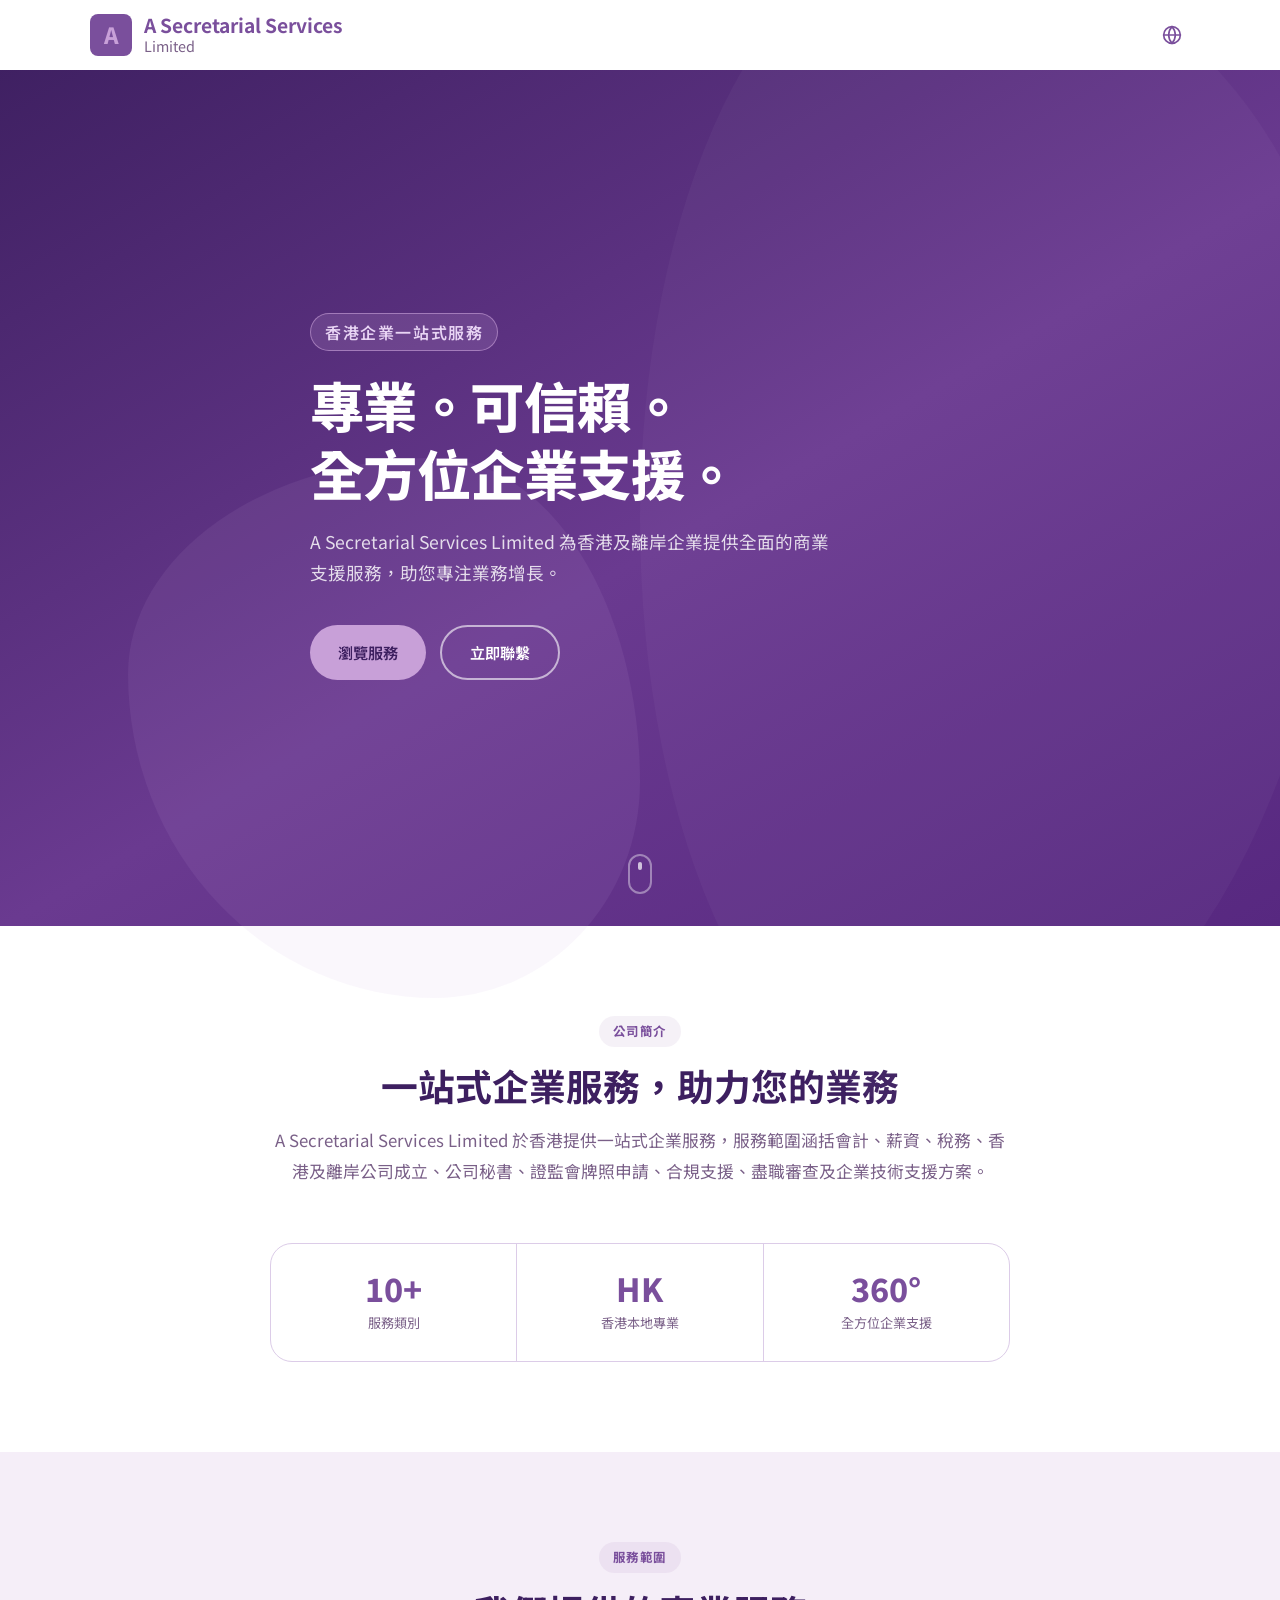
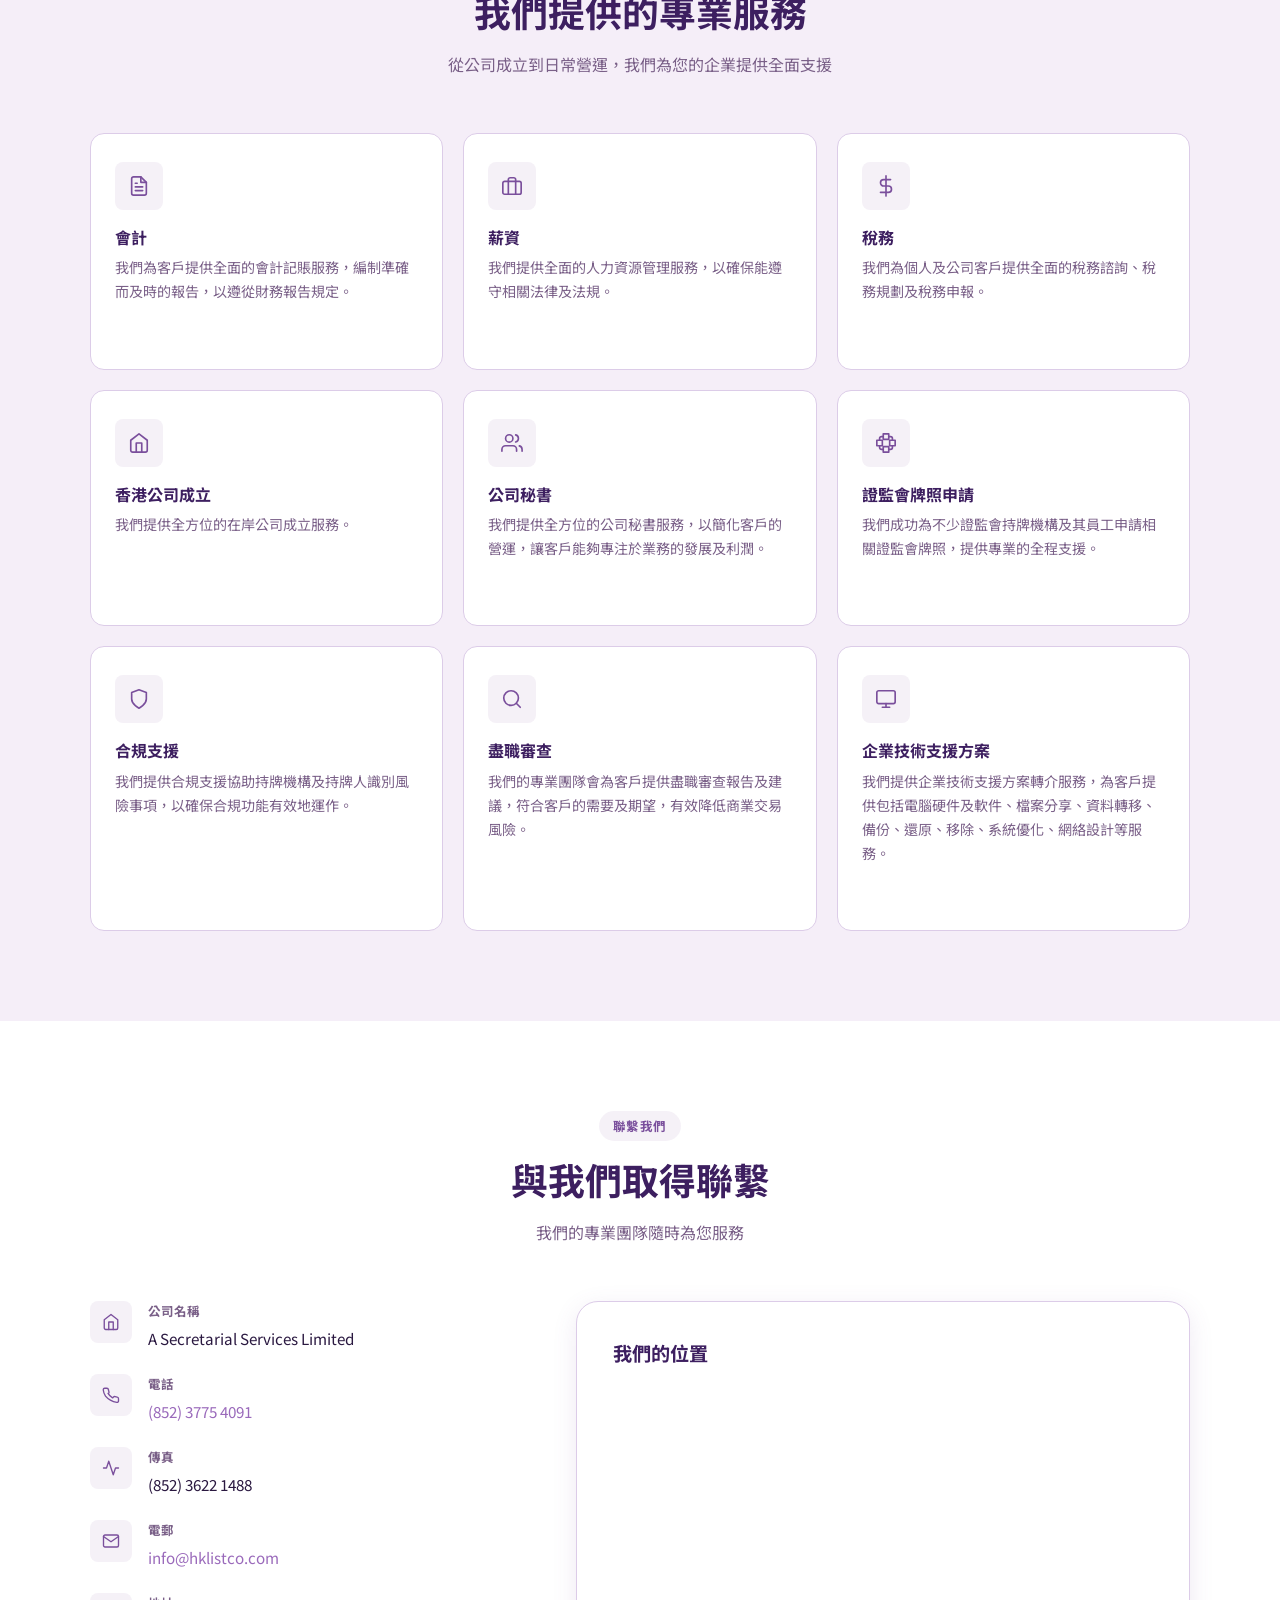
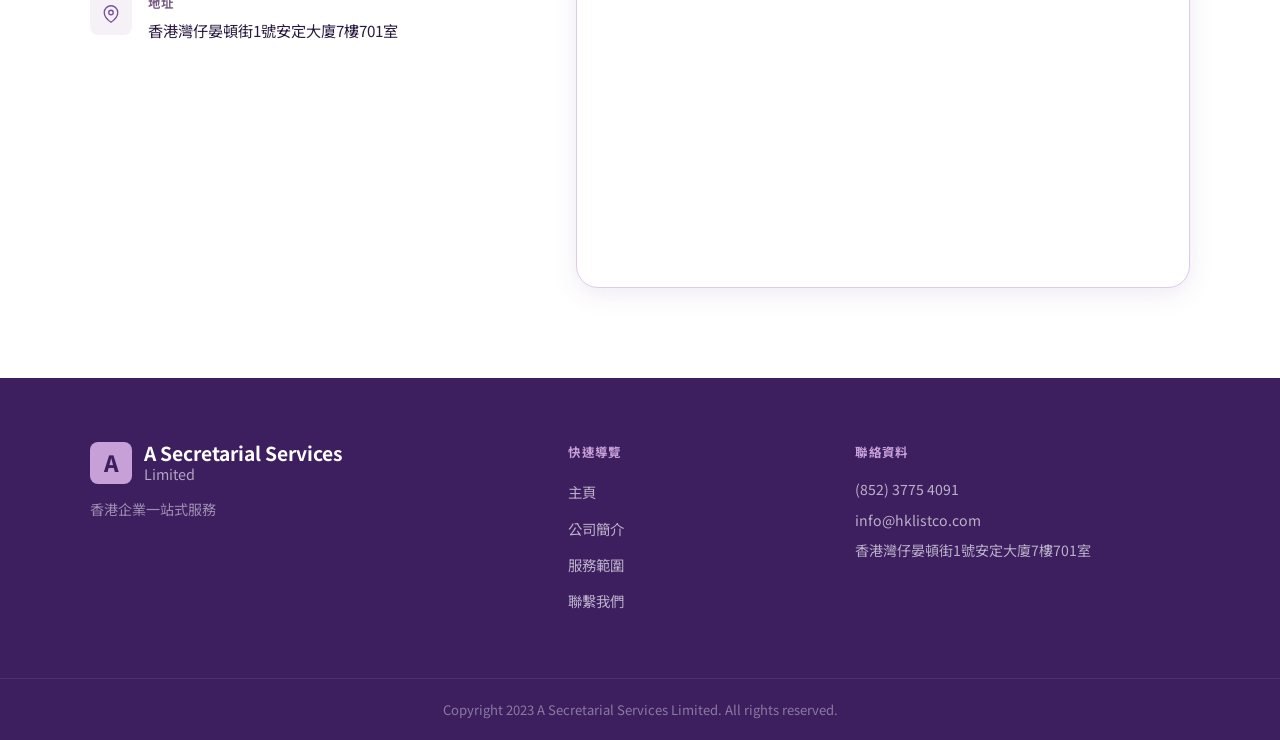
==== commit 43a3af77: "update asec design 1 and 2" ====
--- a/docs/asec/design1/index.html
+++ b/docs/asec/design1/index.html
@@ -22,21 +22,38 @@
         </div>
       </a>
 
-      <button class="nav-toggle" id="navToggle" aria-label="開啟選單" aria-expanded="false">
-        <span></span>
-        <span></span>
-        <span></span>
-      </button>
+      <div style="display: flex; align-items: center;">
+        <button class="nav-toggle" id="navToggle" aria-label="開啟選單" aria-expanded="false">
+          <span></span>
+          <span></span>
+          <span></span>
+        </button>
+
+        <div class="lang-switcher">
+          <button id="langToggle" class="lang-toggle" aria-label="語言選擇" aria-expanded="false" aria-controls="langMenu">
+            <svg viewBox="0 0 24 24" fill="none" stroke="currentColor" stroke-width="2" stroke-linecap="round" stroke-linejoin="round" width="20" height="20">
+              <circle cx="12" cy="12" r="10"></circle>
+              <path d="M12 2a15.3 15.3 0 0 1 4 10 15.3 15.3 0 0 1-4 10 15.3 15.3 0 0 1-4-10 15.3 15.3 0 0 1 4-10z"></path>
+              <line x1="2" y1="12" x2="22" y2="12"></line>
+            </svg>
+          </button>
+          <div id="langMenu" class="lang-menu" hidden>
+            <a href="?lang=zh_HK" class="lang-menu__item">繁體中文</a>
+            <a href="?lang=zh_CN" class="lang-menu__item">简体中文</a>
+            <a href="?lang=en" class="lang-menu__item">English</a>
+          </div>
+        </div>
+      </div>
     </div>
   </header>
 
   <!-- NAV (sibling of header — avoids stacking-context overlap on mobile) -->
   <nav class="nav" id="nav">
     <ul class="nav__list">
-      <li><a class="nav__link" href="#home">主頁</a></li>
-      <li><a class="nav__link" href="#about">公司簡介</a></li>
-      <li><a class="nav__link" href="#services">服務範圍</a></li>
-      <li><a class="nav__link nav__link--cta" href="#contact">聯繫我們</a></li>
+      <li><a class="nav__link" href="#home" data-i18n="nav.home">主頁</a></li>
+      <li><a class="nav__link" href="#about" data-i18n="nav.about">公司簡介</a></li>
+      <li><a class="nav__link" href="#services" data-i18n="nav.services">服務範圍</a></li>
+      <li><a class="nav__link nav__link--cta" href="#contact" data-i18n="nav.contact">聯繫我們</a></li>
     </ul>
   </nav>
 
@@ -44,16 +61,12 @@
   <section class="hero" id="home">
     <div class="hero__bg"></div>
     <div class="container hero__content">
-      <p class="hero__eyebrow">香港企業一站式服務</p>
-      <h1 class="hero__title">
-        專業。可信賴。<br />全方位企業支援。
-      </h1>
-      <p class="hero__desc">
-        A Secretarial Services Limited 為香港及離岸企業提供全面的商業支援服務，助您專注業務增長。
-      </p>
+      <p class="hero__eyebrow" data-i18n="hero.eyebrow">香港企業一站式服務</p>
+      <h1 class="hero__title" data-i18n-html="hero.title">專業。可信賴。<br />全方位企業支援。</h1>
+      <p class="hero__desc" data-i18n="hero.desc">A Secretarial Services Limited 為香港及離岸企業提供全面的商業支援服務，助您專注業務增長。</p>
       <div class="hero__actions">
-        <a href="#services" class="btn btn--primary">瀏覽服務</a>
-        <a href="#contact" class="btn btn--outline">立即聯繫</a>
+        <a href="#services" class="btn btn--primary" data-i18n="btn.browse">瀏覽服務</a>
+        <a href="#contact" class="btn btn--outline" data-i18n="btn.contact">立即聯繫</a>
       </div>
     </div>
     <div class="hero__scroll-indicator" aria-hidden="true">
@@ -64,23 +77,23 @@
   <!-- ABOUT -->
   <section class="about section" id="about">
     <div class="container about__inner">
-      <div class="about__badge">公司簡介</div>
-      <h2 class="section__title">一站式企業服務，助力您的業務</h2>
-      <p class="about__text">
+      <div class="about__badge" data-i18n="about.badge">公司簡介</div>
+      <h2 class="section__title" data-i18n="about.title">一站式企業服務，助力您的業務</h2>
+      <p class="about__text" data-i18n="about.text">
         A Secretarial Services Limited 於香港提供一站式企業服務，服務範圍涵括會計、薪資、稅務、香港及離岸公司成立、公司秘書、證監會牌照申請、合規支援、盡職審查及企業技術支援方案。
       </p>
       <div class="about__stats">
         <div class="stat">
           <span class="stat__num">10+</span>
-          <span class="stat__label">服務類別</span>
+          <span class="stat__label" data-i18n="about.stats.services">服務類別</span>
         </div>
         <div class="stat">
           <span class="stat__num">HK</span>
-          <span class="stat__label">香港本地專業</span>
+          <span class="stat__label" data-i18n="about.stats.hk">香港本地專業</span>
         </div>
         <div class="stat">
           <span class="stat__num">360°</span>
-          <span class="stat__label">全方位企業支援</span>
+          <span class="stat__label" data-i18n="about.stats.comprehensive">全方位企業支援</span>
         </div>
       </div>
     </div>
@@ -90,9 +103,9 @@
   <section class="services section" id="services">
     <div class="container">
       <div class="section__header">
-        <div class="about__badge">服務範圍</div>
-        <h2 class="section__title">我們提供的專業服務</h2>
-        <p class="section__desc">從公司成立到日常營運，我們為您的企業提供全面支援</p>
+        <div class="about__badge" data-i18n="services.badge">服務範圍</div>
+        <h2 class="section__title" data-i18n="services.title">我們提供的專業服務</h2>
+        <p class="section__desc" data-i18n="services.desc">從公司成立到日常營運，我們為您的企業提供全面支援</p>
       </div>
       <div class="services__grid">
 
@@ -100,81 +113,81 @@
           <div class="service-card__icon">
             <svg viewBox="0 0 24 24" fill="none" stroke="currentColor" stroke-width="1.8" stroke-linecap="round" stroke-linejoin="round"><path d="M14 2H6a2 2 0 0 0-2 2v16a2 2 0 0 0 2 2h12a2 2 0 0 0 2-2V8z"/><polyline points="14 2 14 8 20 8"/><line x1="16" y1="13" x2="8" y2="13"/><line x1="16" y1="17" x2="8" y2="17"/><polyline points="10 9 9 9 8 9"/></svg>
           </div>
-          <h3 class="service-card__title">會計</h3>
-          <p class="service-card__desc">專業會計及財務報表服務，確保帳目準確合規。</p>
-          <span class="service-card__link">了解更多 →</span>
+          <h3 class="service-card__title" data-i18n="service.accounting.title">會計</h3>
+          <p class="service-card__desc" data-i18n="service.accounting.desc">專業會計及財務報表服務，確保帳目準確合規。</p>
+          <span class="service-card__link" data-i18n="service.link">了解更多 →</span>
         </a>
 
         <a class="service-card" href="services.html#payroll">
           <div class="service-card__icon">
             <svg viewBox="0 0 24 24" fill="none" stroke="currentColor" stroke-width="1.8" stroke-linecap="round" stroke-linejoin="round"><rect x="2" y="7" width="20" height="14" rx="2" ry="2"/><path d="M16 21V5a2 2 0 0 0-2-2h-4a2 2 0 0 0-2 2v16"/></svg>
           </div>
-          <h3 class="service-card__title">薪資</h3>
-          <p class="service-card__desc">薪資計算、強積金管理及員工報酬一站式處理。</p>
-          <span class="service-card__link">了解更多 →</span>
+          <h3 class="service-card__title" data-i18n="service.payroll.title">薪資</h3>
+          <p class="service-card__desc" data-i18n="service.payroll.desc">薪資計算、強積金管理及員工報酬一站式處理。</p>
+          <span class="service-card__link" data-i18n="service.link">了解更多 →</span>
         </a>
 
         <a class="service-card" href="services.html#taxation">
           <div class="service-card__icon">
             <svg viewBox="0 0 24 24" fill="none" stroke="currentColor" stroke-width="1.8" stroke-linecap="round" stroke-linejoin="round"><line x1="12" y1="1" x2="12" y2="23"/><path d="M17 5H9.5a3.5 3.5 0 0 0 0 7h5a3.5 3.5 0 0 1 0 7H6"/></svg>
           </div>
-          <h3 class="service-card__title">稅務</h3>
-          <p class="service-card__desc">稅務申報、規劃及顧問服務，為企業節省稅項開支。</p>
-          <span class="service-card__link">了解更多 →</span>
+          <h3 class="service-card__title" data-i18n="service.taxation.title">稅務</h3>
+          <p class="service-card__desc" data-i18n="service.taxation.desc">稅務申報、規劃及顧問服務，為企業節省稅項開支。</p>
+          <span class="service-card__link" data-i18n="service.link">了解更多 →</span>
         </a>
 
         <a class="service-card" href="services.html#hk-incorporation">
           <div class="service-card__icon">
             <svg viewBox="0 0 24 24" fill="none" stroke="currentColor" stroke-width="1.8" stroke-linecap="round" stroke-linejoin="round"><path d="M3 9l9-7 9 7v11a2 2 0 0 1-2 2H5a2 2 0 0 1-2-2z"/><polyline points="9 22 9 12 15 12 15 22"/></svg>
           </div>
-          <h3 class="service-card__title">香港及離岸公司成立</h3>
-          <p class="service-card__desc">協助本地及海外投資者在香港或離岸地區快速成立公司。</p>
-          <span class="service-card__link">了解更多 →</span>
+          <h3 class="service-card__title" data-i18n="service.hk-incorporation.title">香港及離岸公司成立</h3>
+          <p class="service-card__desc" data-i18n="service.hk-incorporation.desc">協助本地及海外投資者在香港或離岸地區快速成立公司。</p>
+          <span class="service-card__link" data-i18n="service.link">了解更多 →</span>
         </a>
 
         <a class="service-card" href="services.html#company-secretary">
           <div class="service-card__icon">
             <svg viewBox="0 0 24 24" fill="none" stroke="currentColor" stroke-width="1.8" stroke-linecap="round" stroke-linejoin="round"><path d="M17 21v-2a4 4 0 0 0-4-4H5a4 4 0 0 0-4 4v2"/><circle cx="9" cy="7" r="4"/><path d="M23 21v-2a4 4 0 0 0-3-3.87"/><path d="M16 3.13a4 4 0 0 1 0 7.75"/></svg>
           </div>
-          <h3 class="service-card__title">公司秘書</h3>
-          <p class="service-card__desc">法定公司秘書職能，確保公司架構合規運作。</p>
-          <span class="service-card__link">了解更多 →</span>
+          <h3 class="service-card__title" data-i18n="service.company-secretary.title">公司秘書</h3>
+          <p class="service-card__desc" data-i18n="service.company-secretary.desc">法定公司秘書職能，確保公司架構合規運作。</p>
+          <span class="service-card__link" data-i18n="service.link">了解更多 →</span>
         </a>
 
         <a class="service-card" href="services.html#sfc-licensing">
           <div class="service-card__icon">
             <svg viewBox="0 0 24 24" fill="none" stroke="currentColor" stroke-width="1.8" stroke-linecap="round" stroke-linejoin="round"><rect x="9" y="2" width="6" height="6"/><rect x="9" y="16" width="6" height="6"/><rect x="2" y="9" width="6" height="6"/><rect x="16" y="9" width="6" height="6"/><path d="M15 5h2a2 2 0 0 1 2 2v2M15 19h2a2 2 0 0 0 2-2v-2M9 5H7a2 2 0 0 0-2 2v2M9 19H7a2 2 0 0 1-2-2v-2"/></svg>
           </div>
-          <h3 class="service-card__title">證監會牌照申請</h3>
-          <p class="service-card__desc">協助申請證監會（SFC）受規管活動牌照，處理申請文件及合規要求。</p>
-          <span class="service-card__link">了解更多 →</span>
+          <h3 class="service-card__title" data-i18n="service.sfc-licensing.title">證監會牌照申請</h3>
+          <p class="service-card__desc" data-i18n="service.sfc-licensing.desc">協助申請證監會（SFC）受規管活動牌照，處理申請文件及合規要求。</p>
+          <span class="service-card__link" data-i18n="service.link">了解更多 →</span>
         </a>
 
         <a class="service-card" href="services.html#compliance">
           <div class="service-card__icon">
             <svg viewBox="0 0 24 24" fill="none" stroke="currentColor" stroke-width="1.8" stroke-linecap="round" stroke-linejoin="round"><path d="M12 22s8-4 8-10V5l-8-3-8 3v7c0 6 8 10 8 10z"/></svg>
           </div>
-          <h3 class="service-card__title">合規支援</h3>
-          <p class="service-card__desc">持續合規監控及建議，協助企業達到監管要求。</p>
-          <span class="service-card__link">了解更多 →</span>
+          <h3 class="service-card__title" data-i18n="service.compliance.title">合規支援</h3>
+          <p class="service-card__desc" data-i18n="service.compliance.desc">持續合規監控及建議，協助企業達到監管要求。</p>
+          <span class="service-card__link" data-i18n="service.link">了解更多 →</span>
         </a>
 
         <a class="service-card" href="services.html#due-diligence">
           <div class="service-card__icon">
             <svg viewBox="0 0 24 24" fill="none" stroke="currentColor" stroke-width="1.8" stroke-linecap="round" stroke-linejoin="round"><circle cx="11" cy="11" r="8"/><line x1="21" y1="21" x2="16.65" y2="16.65"/></svg>
           </div>
-          <h3 class="service-card__title">盡職審查</h3>
-          <p class="service-card__desc">全面企業及背景調查，降低商業風險，保障投資決策。</p>
-          <span class="service-card__link">了解更多 →</span>
+          <h3 class="service-card__title" data-i18n="service.due-diligence.title">盡職審查</h3>
+          <p class="service-card__desc" data-i18n="service.due-diligence.desc">全面企業及背景調查，降低商業風險，保障投資決策。</p>
+          <span class="service-card__link" data-i18n="service.link">了解更多 →</span>
         </a>
 
         <a class="service-card" href="services.html#it-solutions">
           <div class="service-card__icon">
             <svg viewBox="0 0 24 24" fill="none" stroke="currentColor" stroke-width="1.8" stroke-linecap="round" stroke-linejoin="round"><rect x="2" y="3" width="20" height="14" rx="2" ry="2"/><line x1="8" y1="21" x2="16" y2="21"/><line x1="12" y1="17" x2="12" y2="21"/></svg>
           </div>
-          <h3 class="service-card__title">企業技術支援方案</h3>
-          <p class="service-card__desc">為企業提供資訊技術及數碼化解決方案，提升運營效率。</p>
-          <span class="service-card__link">了解更多 →</span>
+          <h3 class="service-card__title" data-i18n="service.it-solutions.title">企業技術支援方案</h3>
+          <p class="service-card__desc" data-i18n="service.it-solutions.desc">為企業提供資訊技術及數碼化解決方案，提升運營效率。</p>
+          <span class="service-card__link" data-i18n="service.link">了解更多 →</span>
         </a>
 
       </div>
@@ -185,9 +198,9 @@
   <section class="contact section" id="contact">
     <div class="container contact__inner">
       <div class="section__header">
-        <div class="about__badge">聯繫我們</div>
-        <h2 class="section__title">與我們取得聯繫</h2>
-        <p class="section__desc">我們的專業團隊隨時為您服務</p>
+        <div class="about__badge" data-i18n="contact.badge">聯繫我們</div>
+        <h2 class="section__title" data-i18n="contact.title">與我們取得聯繫</h2>
+        <p class="section__desc" data-i18n="contact.desc">我們的專業團隊隨時為您服務</p>
       </div>
       <div class="contact__grid">
         <div class="contact__info">
@@ -196,8 +209,8 @@
               <svg viewBox="0 0 24 24" fill="none" stroke="currentColor" stroke-width="1.8" stroke-linecap="round" stroke-linejoin="round"><path d="M3 9l9-7 9 7v11a2 2 0 0 1-2 2H5a2 2 0 0 1-2-2z"/><polyline points="9 22 9 12 15 12 15 22"/></svg>
             </div>
             <div>
-              <h4>公司名稱</h4>
-              <p>A Secretarial Services Limited</p>
+              <h4 data-i18n="contact.company-name-label">公司名稱</h4>
+              <p data-i18n="contact.company-name">A Secretarial Services Limited</p>
             </div>
           </div>
           <div class="contact-item">
@@ -205,8 +218,8 @@
               <svg viewBox="0 0 24 24" fill="none" stroke="currentColor" stroke-width="1.8" stroke-linecap="round" stroke-linejoin="round"><path d="M22 16.92v3a2 2 0 0 1-2.18 2 19.79 19.79 0 0 1-8.63-3.07A19.5 19.5 0 0 1 4.69 13.6a19.79 19.79 0 0 1-3.07-8.67A2 2 0 0 1 3.56 3h3a2 2 0 0 1 2 1.72 12.84 12.84 0 0 0 .7 2.81 2 2 0 0 1-.45 2.11L8.09 9.91a16 16 0 0 0 6 6l1.27-1.27a2 2 0 0 1 2.11-.45 12.84 12.84 0 0 0 2.81.7A2 2 0 0 1 22 16.92z"/></svg>
             </div>
             <div>
-              <h4>電話</h4>
-              <p><a href="tel:+85237554998">(852) 3755 4998</a></p>
+              <h4 data-i18n="contact.phone-label">電話</h4>
+              <p><a href="tel:+85237554998" data-i18n="contact.phone">(852) 3775 4091</a></p>
             </div>
           </div>
           <div class="contact-item">
@@ -214,8 +227,8 @@
               <svg viewBox="0 0 24 24" fill="none" stroke="currentColor" stroke-width="1.8" stroke-linecap="round" stroke-linejoin="round"><polyline points="22 12 18 12 15 21 9 3 6 12 2 12"/></svg>
             </div>
             <div>
-              <h4>傳真</h4>
-              <p>(852) 3622 1488</p>
+              <h4 data-i18n="contact.fax-label">傳真</h4>
+              <p data-i18n="contact.fax">(852) 3622 1488</p>
             </div>
           </div>
           <div class="contact-item">
@@ -223,8 +236,8 @@
               <svg viewBox="0 0 24 24" fill="none" stroke="currentColor" stroke-width="1.8" stroke-linecap="round" stroke-linejoin="round"><path d="M4 4h16c1.1 0 2 .9 2 2v12c0 1.1-.9 2-2 2H4c-1.1 0-2-.9-2-2V6c0-1.1.9-2 2-2z"/><polyline points="22,6 12,13 2,6"/></svg>
             </div>
             <div>
-              <h4>電郵</h4>
-              <p><a href="mailto:info@hklistco.com">info@hklistco.com</a></p>
+              <h4 data-i18n="contact.email-label">電郵</h4>
+              <p><a href="mailto:info@hklistco.com" data-i18n="contact.email">info@hklistco.com</a></p>
             </div>
           </div>
           <div class="contact-item">
@@ -232,15 +245,15 @@
               <svg viewBox="0 0 24 24" fill="none" stroke="currentColor" stroke-width="1.8" stroke-linecap="round" stroke-linejoin="round"><path d="M21 10c0 7-9 13-9 13s-9-6-9-13a9 9 0 0 1 18 0z"/><circle cx="12" cy="10" r="3"/></svg>
             </div>
             <div>
-              <h4>地址</h4>
-              <p>香港灣仔駱克道20-24號<br />金星大廈11樓</p>
+              <h4 data-i18n="contact.address-label">地址</h4>
+              <p data-i18n="contact.address">Room 701, 7/F, Anton Building, 1 Anton Street, Wan Chai, Hong Kong</p>
             </div>
           </div>
         </div>
 
         <div class="contact__form-card">
-          <h3>我們的位置</h3>
-          <iframe src="https://www.google.com/maps/embed?pb=!1m18!1m12!1m3!1d3691.203815816662!2d114.17365!3d22.28107!2m3!1f0!2f0!3f0!3m2!1i1024!2i768!4f13.1!3m3!1m2!1s0x3404007c7c7c7c7d%3A0x1234567890abc!2s20-24%20Lockhart%20Road%2C%20Wan%20Chai%2C%20Hong%20Kong!5e0!3m2!1sen!2shk!4v1715970000000" width="100%" height="450" style="border:0; border-radius: 8px;" allowfullscreen="" loading="lazy" referrerpolicy="no-referrer-when-downgrade"></iframe>
+          <h3 data-i18n="map.location">我們的位置</h3>
+          <iframe src="https://maps.google.com/maps?width=600&height=450&hl=en&q=Room 701, 7/F, Anton Building, 1 Anton Street, Wan Chai, Hong Kong&t=&z=18&ie=UTF8&iwloc=B&output=embed" width="100%" height="450" style="border:0; border-radius: 8px;" allowfullscreen="" loading="lazy" referrerpolicy="no-referrer-when-downgrade"></iframe>
         </div>
       </div>
     </div>
@@ -257,31 +270,32 @@
             <span class="logo__sub">Limited</span>
           </div>
         </a>
-        <p>香港企業一站式服務</p>
+        <p data-i18n="footer.tagline">香港企業一站式服務</p>
       </div>
       <nav class="footer__nav">
-        <h4>快速導覽</h4>
+        <h4 data-i18n="footer.quick-links">快速導覽</h4>
         <ul>
-          <li><a href="#home">主頁</a></li>
-          <li><a href="#about">公司簡介</a></li>
-          <li><a href="#services">服務範圍</a></li>
-          <li><a href="#contact">聯繫我們</a></li>
+          <li><a href="#home" data-i18n="nav.home">主頁</a></li>
+          <li><a href="#about" data-i18n="nav.about">公司簡介</a></li>
+          <li><a href="#services" data-i18n="nav.services">服務範圍</a></li>
+          <li><a href="#contact" data-i18n="nav.contact">聯繫我們</a></li>
         </ul>
       </nav>
       <div class="footer__contact">
-        <h4>聯絡資料</h4>
-        <p><a href="tel:+85237554998">(852) 3755 4998</a></p>
-        <p><a href="mailto:info@hklistco.com">info@hklistco.com</a></p>
-        <p>香港灣仔駱克道20-24號金星大廈11樓</p>
+        <h4 data-i18n="footer.contact">聯絡資料</h4>
+        <p><a href="tel:+85237554998" data-i18n="contact.phone">(852) 3775 4091</a></p>
+        <p><a href="mailto:info@hklistco.com" data-i18n="contact.email">info@hklistco.com</a></p>
+        <p data-i18n="contact.address">香港灣仔晏頓街1號安定大廈7樓701室</p>
       </div>
     </div>
     <div class="footer__bottom">
       <div class="container">
-        <p>Copyright &copy; 2023 A Secretarial Services Limited. All rights reserved.</p>
+        <p data-i18n="footer.copyright">Copyright &copy; 2023 A Secretarial Services Limited. All rights reserved.</p>
       </div>
     </div>
   </footer>
 
   <script src="script.js"></script>
+  <script src="i18n.js" data-site="design1"></script>
 </body>
 </html>
--- a/docs/asec/design1/style.css
+++ b/docs/asec/design1/style.css
@@ -205,13 +205,13 @@
 }
 
 .logo__name {
-  font-size: 0.88rem;
+  font-size: 1.2rem;
   font-weight: 700;
   color: var(--clr-primary);
 }
 
 .logo__sub {
-  font-size: 0.72rem;
+  font-size: 0.9rem;
   color: var(--clr-text-muted);
 }
 
@@ -288,6 +288,62 @@
 }
 .nav-toggle[aria-expanded="true"] span:nth-child(3) {
   transform: translateY(-7px) rotate(-45deg);
+}
+
+/* Language Switcher */
+.lang-switcher {
+  position: relative;
+  display: flex;
+  align-items: center;
+}
+
+.lang-toggle {
+  display: flex;
+  align-items: center;
+  justify-content: center;
+  padding: 8px;
+  border-radius: var(--radius-sm);
+  color: var(--clr-primary);
+  transition: background var(--transition);
+}
+
+.lang-toggle:hover {
+  background: var(--clr-surface-2);
+}
+
+.lang-toggle svg {
+  width: 20px;
+  height: 20px;
+}
+
+.lang-menu {
+  position: absolute;
+  top: 100%;
+  right: 0;
+  margin-top: 8px;
+  background: white;
+  border-radius: var(--radius-md);
+  min-width: 160px;
+  box-shadow: var(--shadow-md);
+  overflow: hidden;
+  z-index: 1001;
+}
+
+.lang-menu[hidden] {
+  display: none;
+}
+
+.lang-menu__item {
+  display: block;
+  padding: 12px 16px;
+  color: var(--clr-text);
+  font-size: 0.9rem;
+  transition: background var(--transition);
+}
+
+.lang-menu__item:hover {
+  background: var(--clr-surface-2);
+  color: var(--clr-primary);
 }
 
 /* ============================================
@@ -340,7 +396,7 @@
   background: rgba(200, 160, 216, 0.18);
   border: 1px solid rgba(200, 160, 216, 0.6);
   color: var(--clr-accent-light);
-  font-size: 0.82rem;
+  font-size: 1rem;
   font-weight: 600;
   letter-spacing: 0.1em;
   text-transform: uppercase;
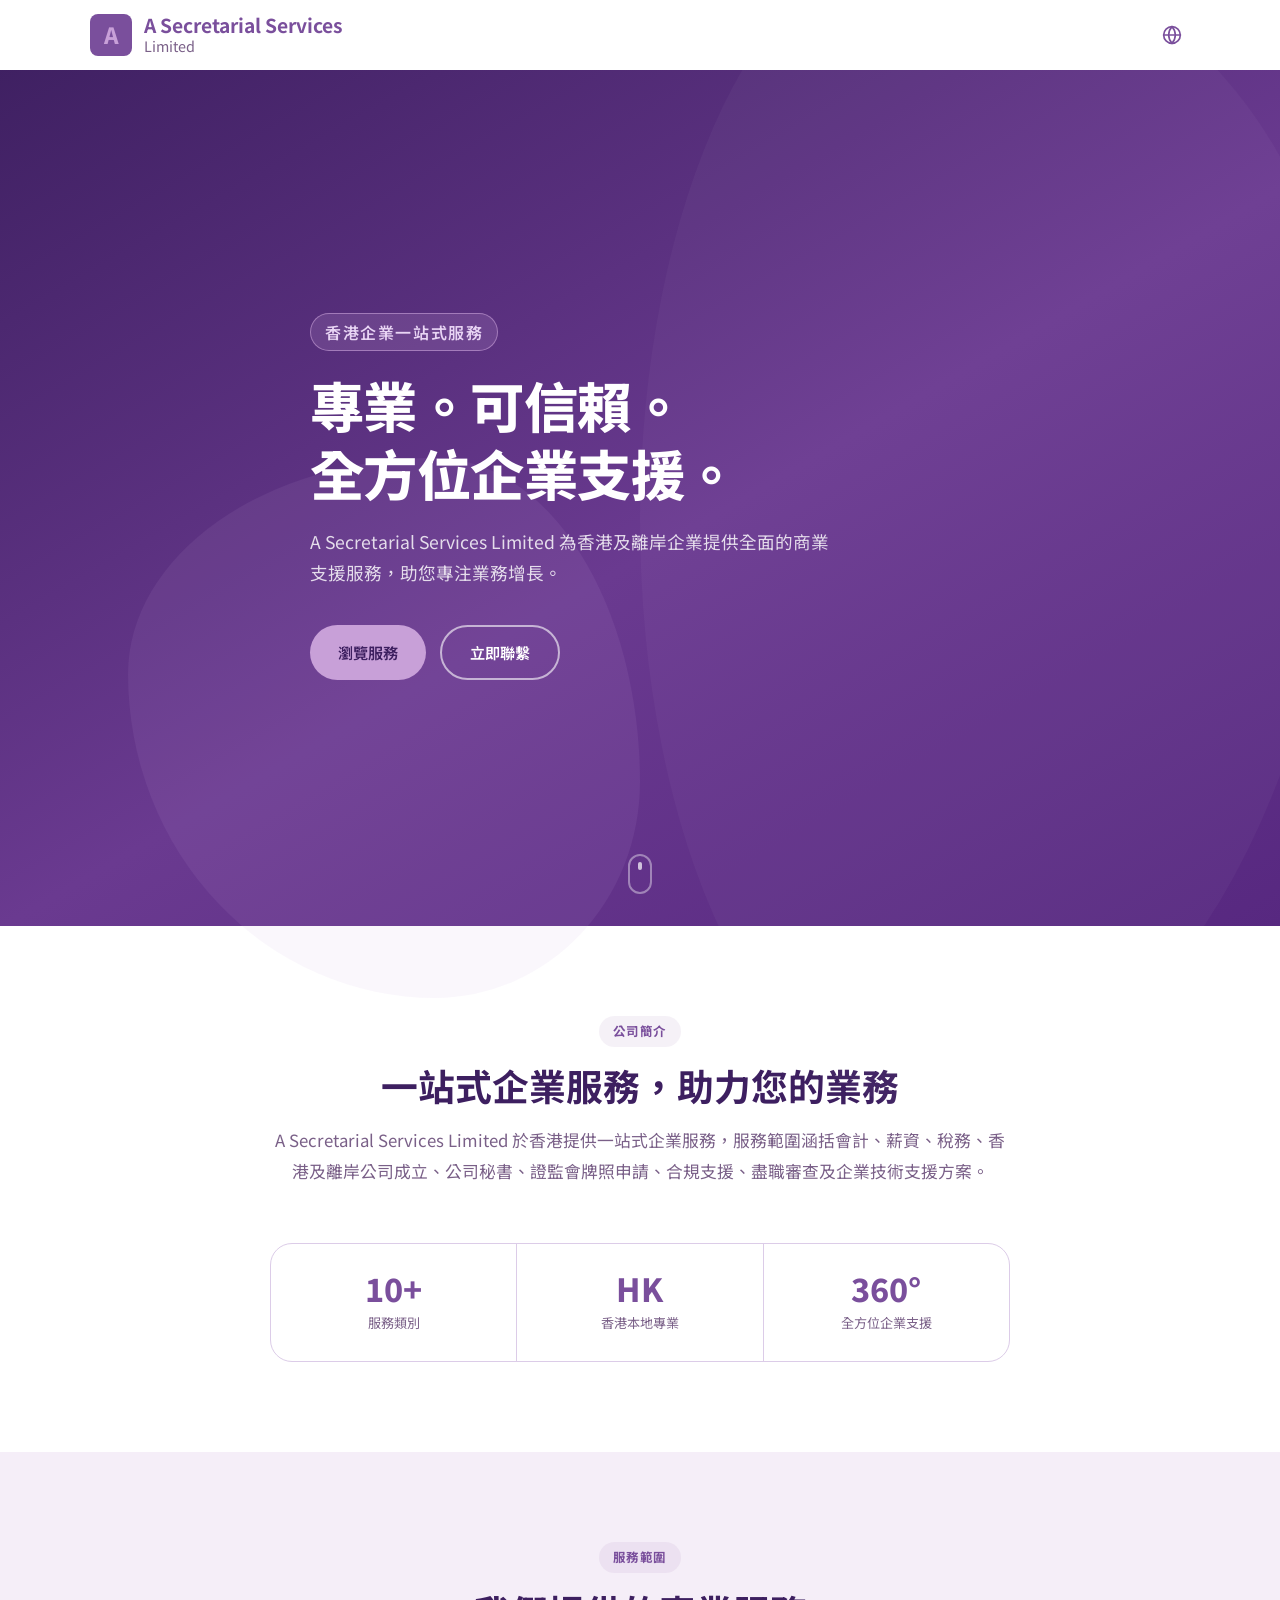
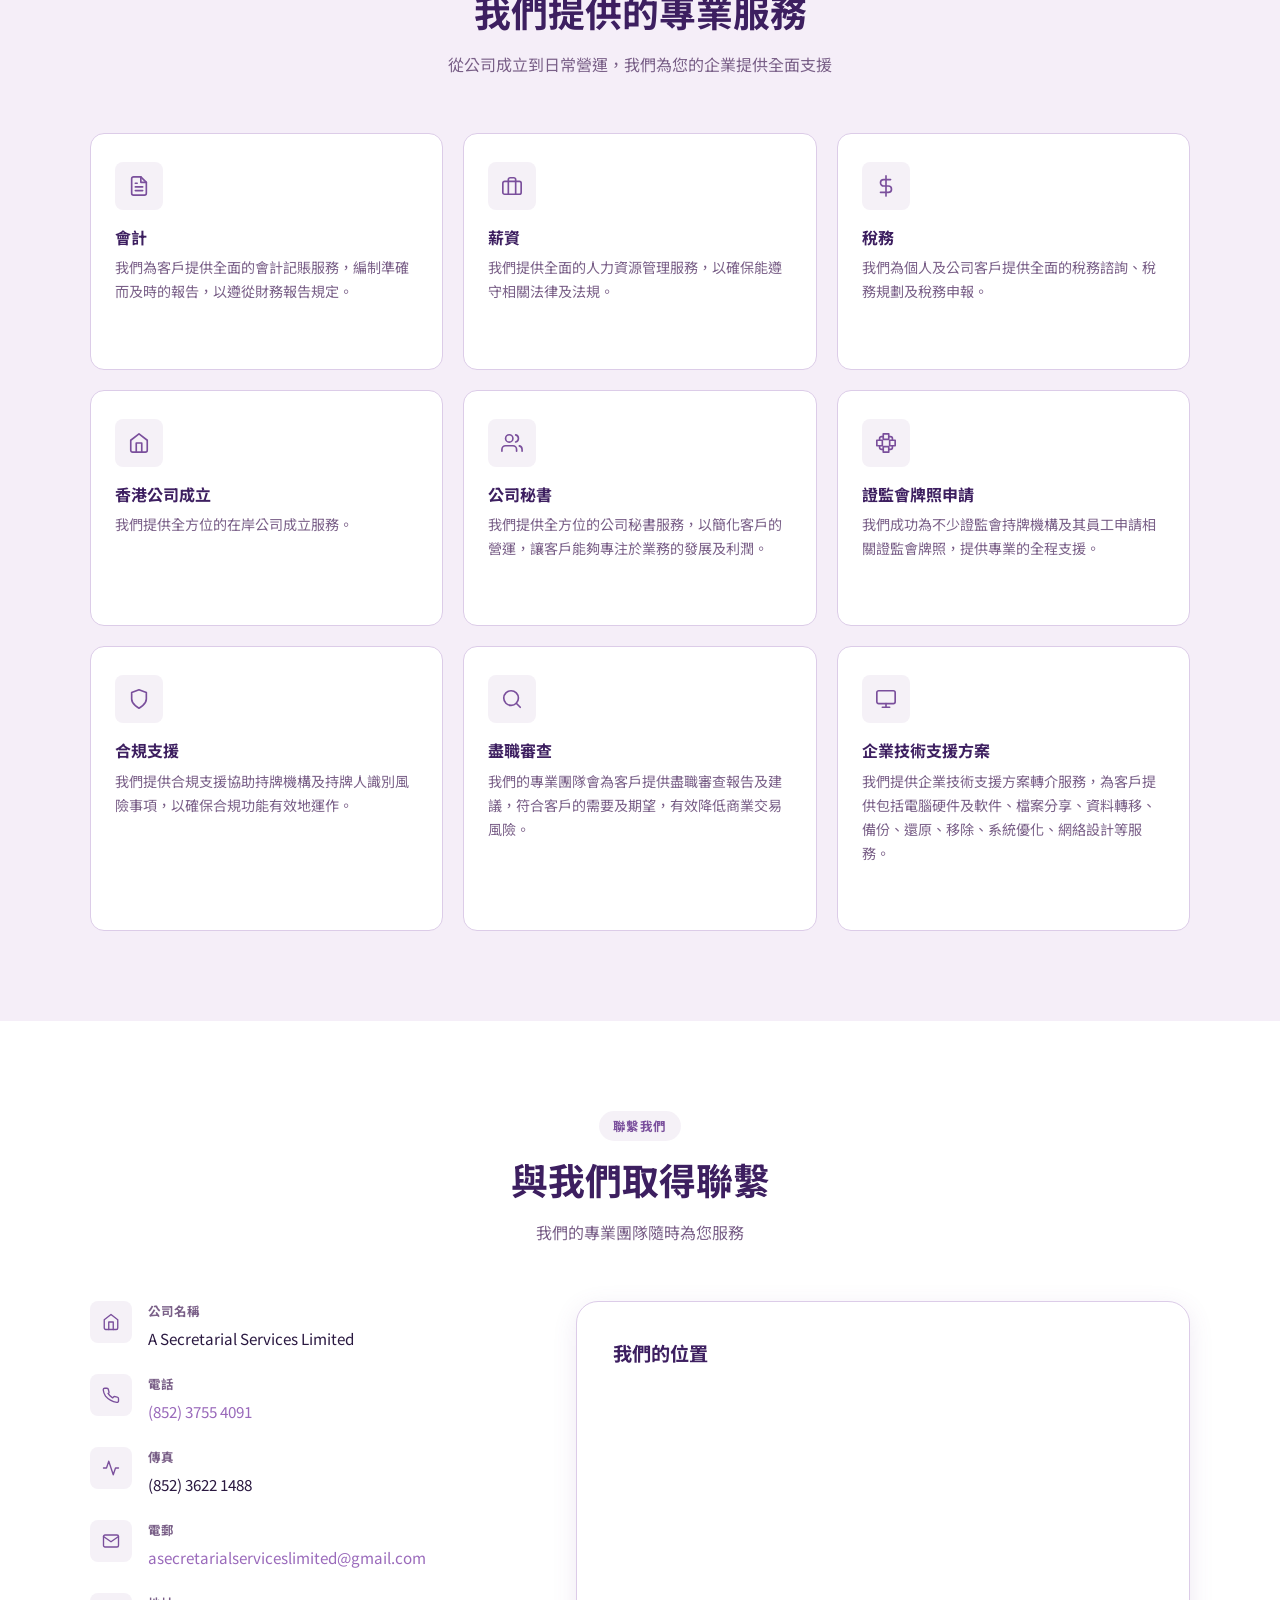
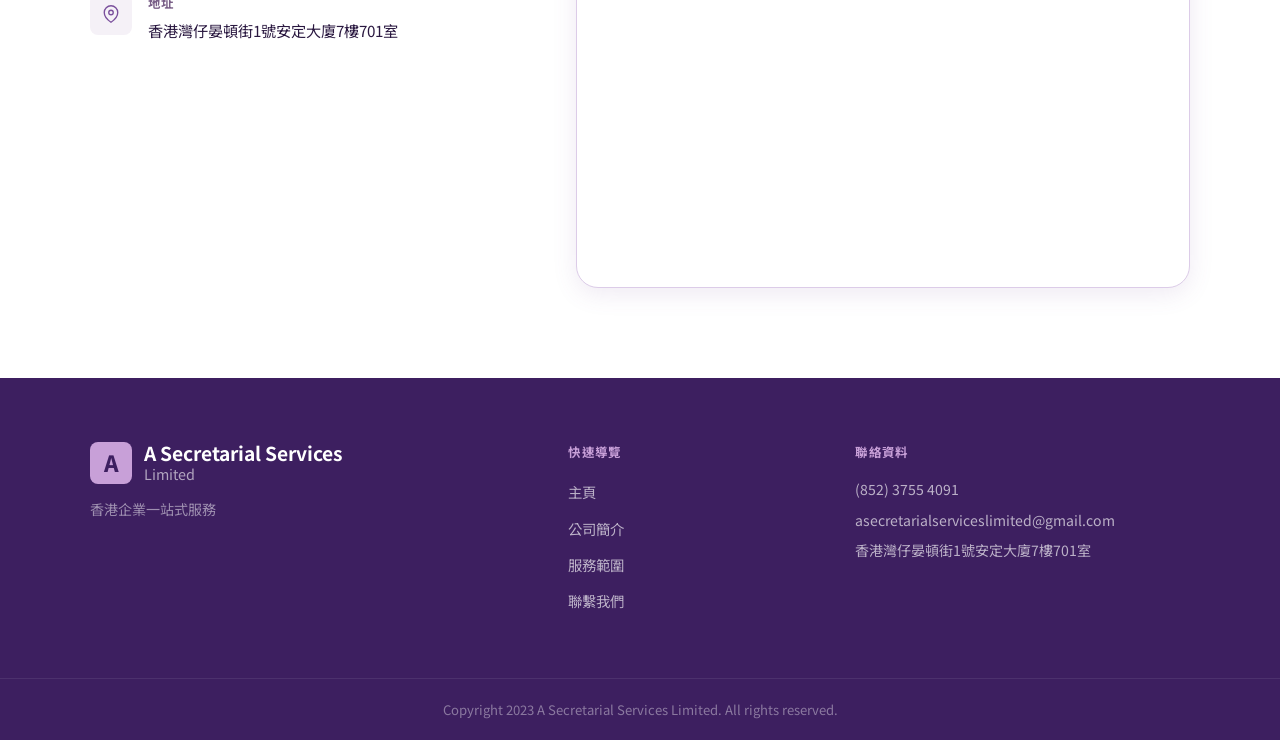
==== commit 02c97006: "change phone, email support change language of google map" ====
--- a/docs/asec/design1/index.html
+++ b/docs/asec/design1/index.html
@@ -219,7 +219,7 @@
             </div>
             <div>
               <h4 data-i18n="contact.phone-label">電話</h4>
-              <p><a href="tel:+85237554998" data-i18n="contact.phone">(852) 3775 4091</a></p>
+              <p><a href="tel:+85237554091">(852) 3755 4091</a></p>
             </div>
           </div>
           <div class="contact-item">
@@ -237,7 +237,7 @@
             </div>
             <div>
               <h4 data-i18n="contact.email-label">電郵</h4>
-              <p><a href="mailto:info@hklistco.com" data-i18n="contact.email">info@hklistco.com</a></p>
+              <p><a href="mailto:asecretarialserviceslimited@gmail.com">asecretarialserviceslimited@gmail.com</a></p>
             </div>
           </div>
           <div class="contact-item">
@@ -253,7 +253,7 @@
 
         <div class="contact__form-card">
           <h3 data-i18n="map.location">我們的位置</h3>
-          <iframe src="https://maps.google.com/maps?width=600&height=450&hl=en&q=Room 701, 7/F, Anton Building, 1 Anton Street, Wan Chai, Hong Kong&t=&z=18&ie=UTF8&iwloc=B&output=embed" width="100%" height="450" style="border:0; border-radius: 8px;" allowfullscreen="" loading="lazy" referrerpolicy="no-referrer-when-downgrade"></iframe>
+          <iframe id="map" src="https://maps.google.com/maps?width=600&height=450&q=Room 701, 7/F, Anton Building, 1 Anton Street, Wan Chai, Hong Kong&t=&z=18&ie=UTF8&iwloc=B&output=embed" width="100%" height="450" style="border:0; border-radius: 8px;" allowfullscreen="" loading="lazy" referrerpolicy="no-referrer-when-downgrade"></iframe>
         </div>
       </div>
     </div>
@@ -283,8 +283,8 @@
       </nav>
       <div class="footer__contact">
         <h4 data-i18n="footer.contact">聯絡資料</h4>
-        <p><a href="tel:+85237554998" data-i18n="contact.phone">(852) 3775 4091</a></p>
-        <p><a href="mailto:info@hklistco.com" data-i18n="contact.email">info@hklistco.com</a></p>
+        <p><a href="tel:+85237554091">(852) 3755 4091</a></p>
+        <p><a href="mailto:asecretarialserviceslimited@gmail.com">asecretarialserviceslimited@gmail.com</a></p>
         <p data-i18n="contact.address">香港灣仔晏頓街1號安定大廈7樓701室</p>
       </div>
     </div>
